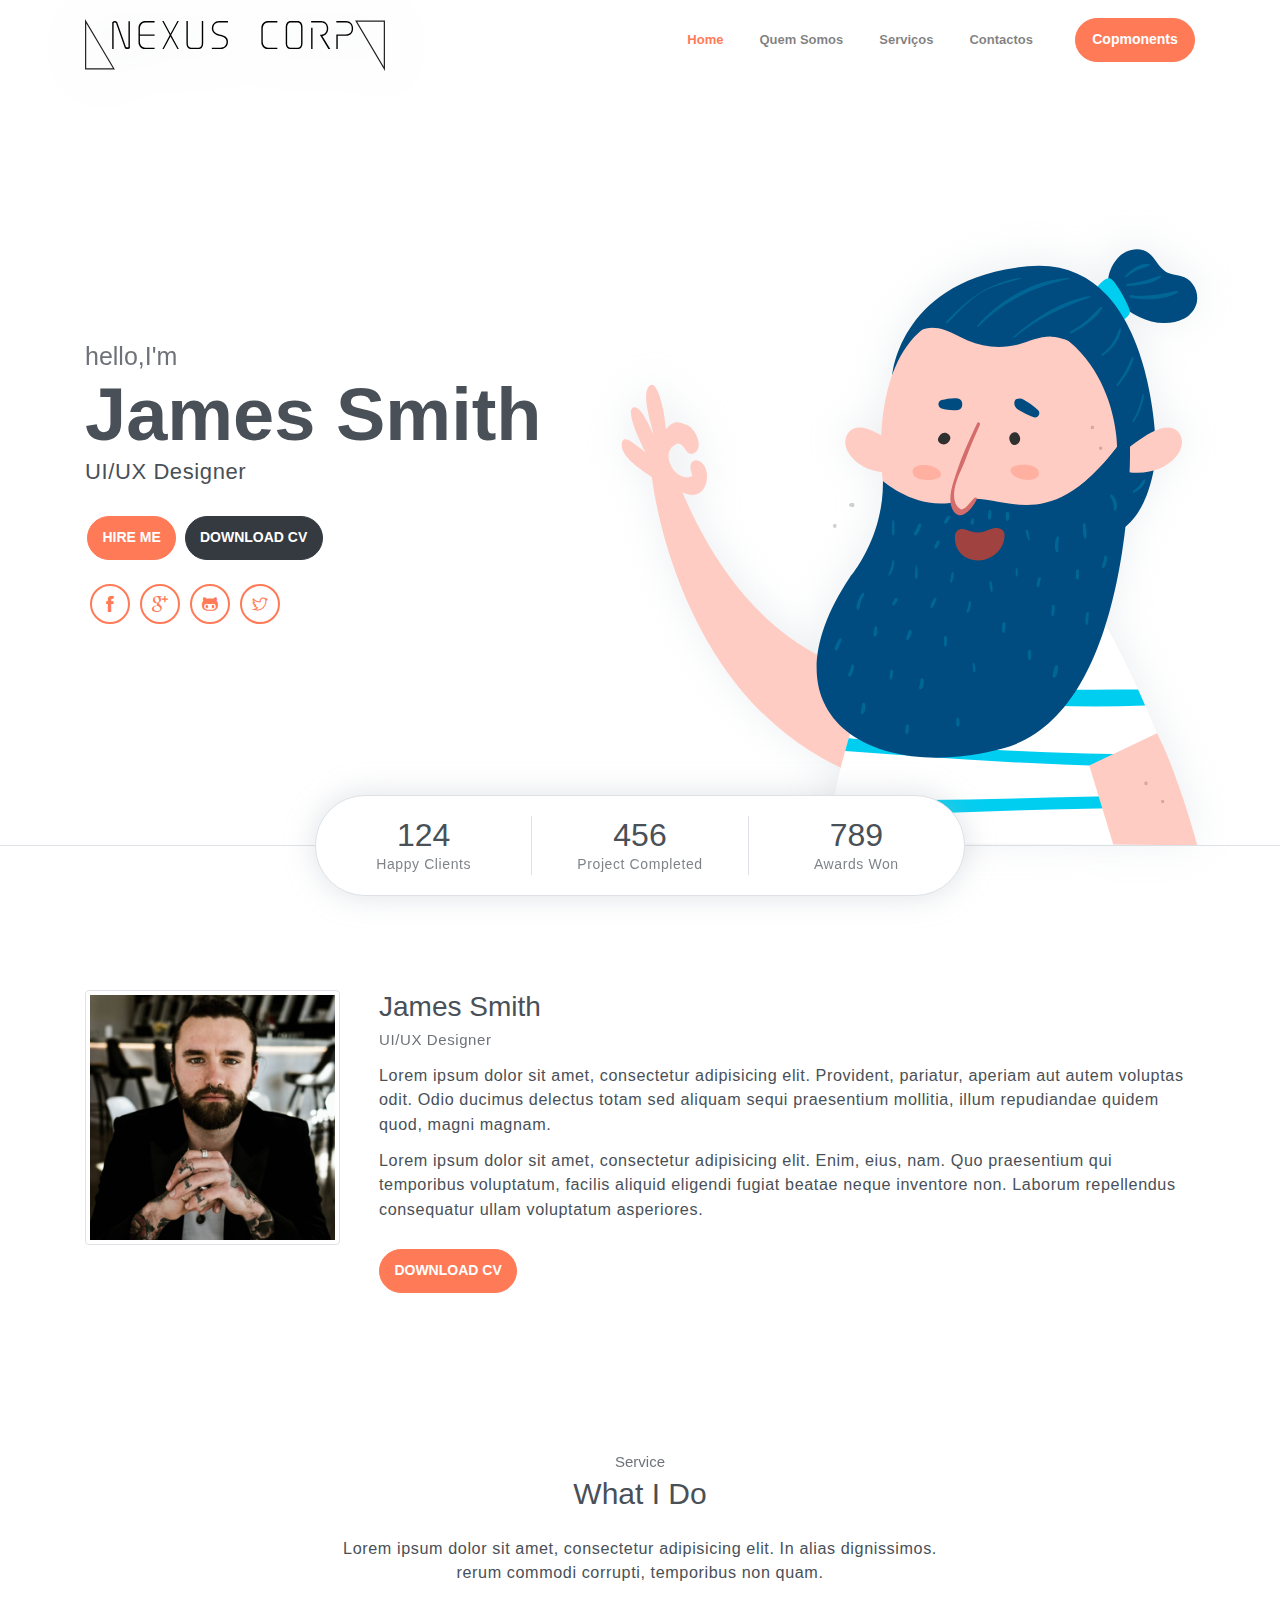
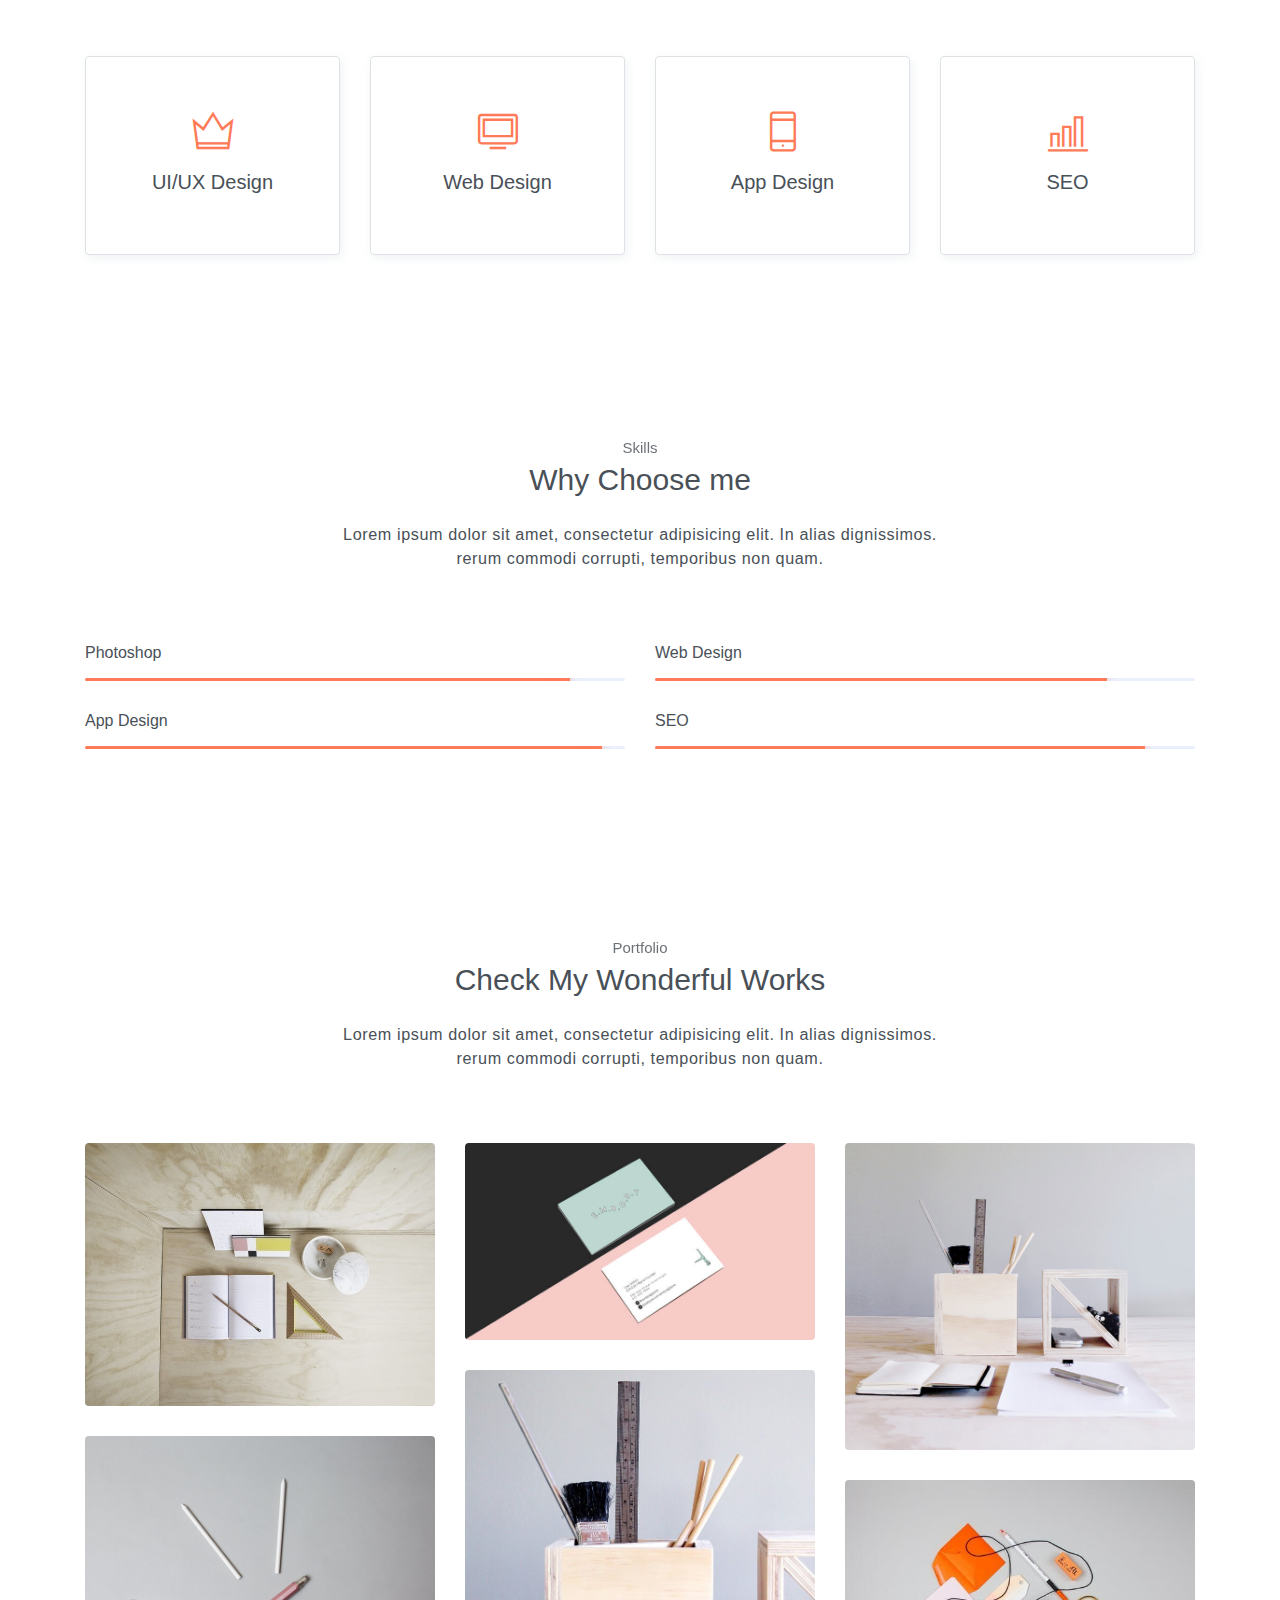
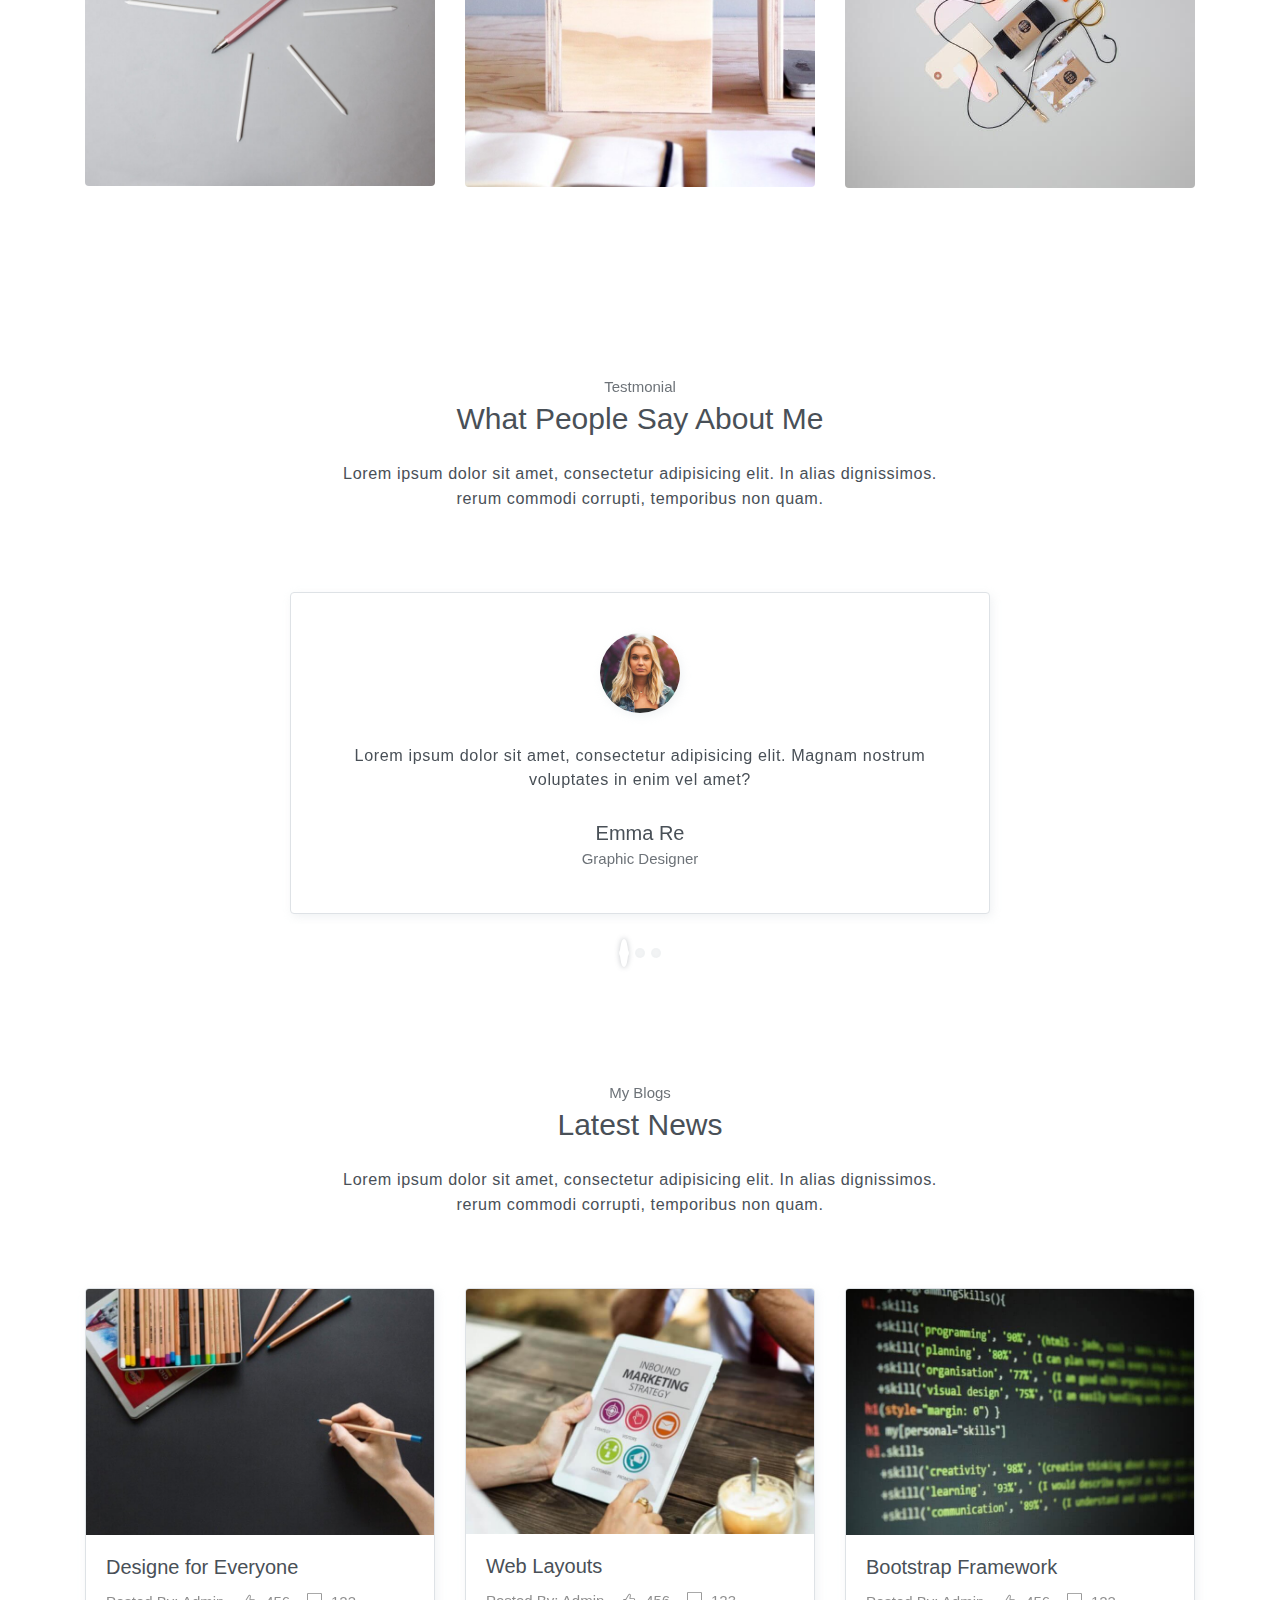
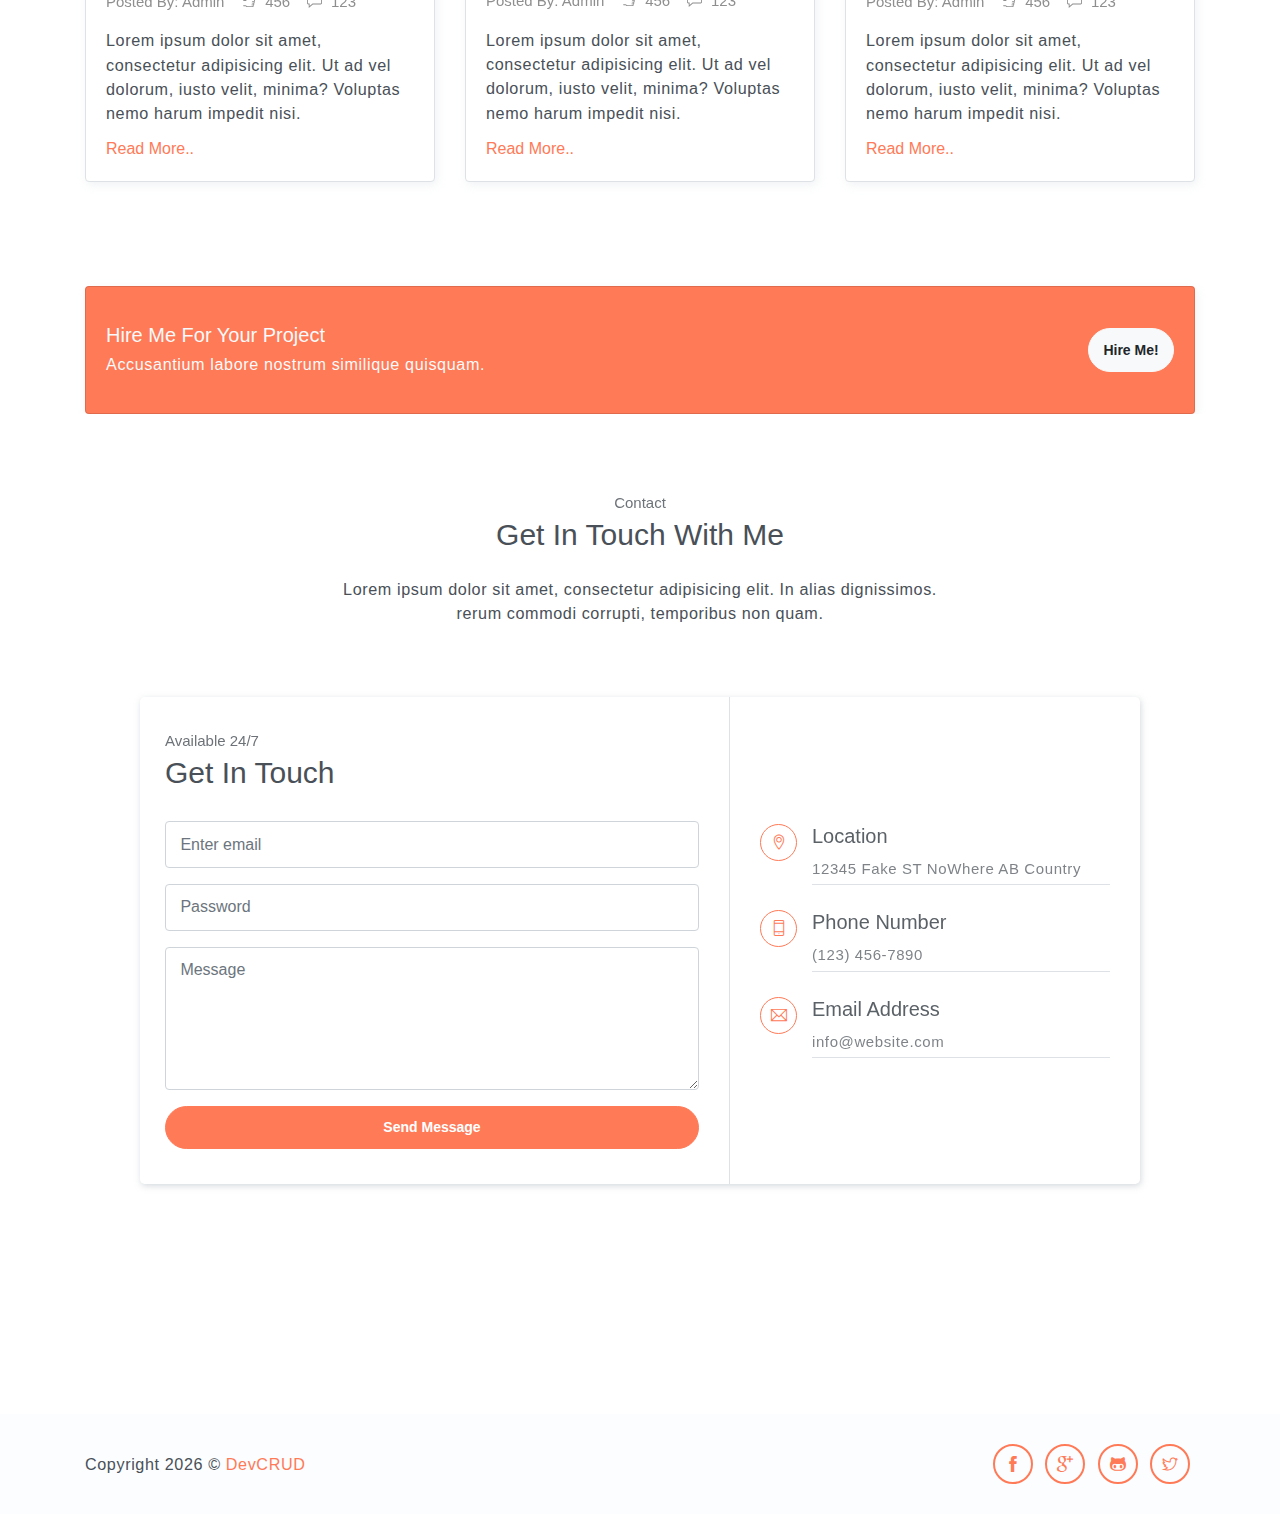
==== public_html/index.html @ 90d780b1 "Initial commit" ====
<!DOCTYPE html>
<html lang="en">
<head>
	<meta charset="utf-8">
    <meta name="viewport" content="width=device-width, initial-scale=1, shrink-to-fit=no">
    <meta name="description" content="Start your development with Steller landing page.">
    <meta name="author" content="Nexus Corp">
    <link rel="icon" type="image/x-icon" href="public_html\assets\imgs\favicon.ico"> <!-- Favicon-->
    <title>Nexus Corp</title>
    <!-- font icons -->
    <link rel="stylesheet" href="assets/vendors/themify-icons/css/themify-icons.css">
    <!-- Bootstrap + Steller main styles -->
	<link rel="stylesheet" href="assets/css/steller.css">
</head>
<body data-spy="scroll" data-target=".navbar" data-offset="40" id="home">

    <!-- Page navigation -->
    <nav class="navbar navbar-expand-lg navbar-light fixed-top" data-spy="affix" data-offset-top="0">
        <div class="container">
            <a class="navbar-brand" href="#"><img src="assets/imgs/logo.svg" alt=""></a>
            <button class="navbar-toggler" type="button" data-toggle="collapse" data-target="#navbarSupportedContent" aria-controls="navbarSupportedContent" aria-expanded="false" aria-label="Toggle navigation">
                <span class="navbar-toggler-icon"></span>
            </button>

            <div class="collapse navbar-collapse" id="navbarSupportedContent">
                <ul class="navbar-nav ml-auto align-items-center">
                    <li class="nav-item">
                        <a class="nav-link" href="#home">Home</a>
                    </li>
                    <li class="nav-item">
                        <a class="nav-link" href="#about">Quem Somos</a>
                    </li>
                    <li class="nav-item">
                        <a class="nav-link" href="#service">Serviços</a>
                    </li>                   
                    <li class="nav-item">
                        <a class="nav-link" href="#portfolio">Contactos</a>
                    </li>
                    <li class="nav-item">
                        <a class="- btn btn-primary rounded ml-4" href="components.html">Copmonents</a>
                    </li>
                </ul>
            </div>
        </div>          
    </nav>
    <!-- End of page navibation -->

    <!-- Page Header -->
    <header class="header" id="home">
        <div class="container">
            <div class="infos">
                <h6 class="subtitle">hello,I'm</h6>
                <h6 class="title">James Smith</h6>
                <p>UI/UX Designer</p>

                <div class="buttons pt-3">
                    <button class="btn btn-primary rounded">HIRE ME</button>
                    <button class="btn btn-dark rounded">DOWNLOAD CV</button>
                </div>      

                <div class="socials mt-4">
                    <a class="social-item" href="javascript:void(0)"><i class="ti-facebook"></i></a>
                    <a class="social-item" href="javascript:void(0)"><i class="ti-google"></i></a>
                    <a class="social-item" href="javascript:void(0)"><i class="ti-github"></i></a>
                    <a class="social-item" href="javascript:void(0)"><i class="ti-twitter"></i></a>
                </div>
            </div>              
            <div class="img-holder">
                <img src="assets/imgs/man.svg" alt="">
            </div>      
        </div>  

        <!-- Header-widget -->
        <div class="widget">
            <div class="widget-item">
                <h2>124</h2>
                <p>Happy Clients</p>
            </div>
            <div class="widget-item">
                <h2>456</h2>
                <p>Project Completed</p>
            </div>
            <div class="widget-item">
                <h2>789</h2>
                <p>Awards Won</p>
            </div>
        </div>
    </header>
    <!-- End of Page Header -->
    
    <!-- About section -->
    <section id="about" class="section mt-3">
        <div class="container mt-5">
            <div class="row text-center text-md-left">
                <div class="col-md-3">
                    <img src="assets/imgs/avatar.jpg" alt="" class="img-thumbnail mb-4">
                </div>
                <div class="pl-md-4 col-md-9">
                    <h6 class="title">James Smith</h6>
                    <p class="subtitle">UI/UX Designer</p>
                    <p>Lorem ipsum dolor sit amet, consectetur adipisicing elit. Provident, pariatur, aperiam aut autem voluptas odit. Odio ducimus delectus totam sed aliquam sequi praesentium mollitia, illum repudiandae quidem quod, magni magnam.</p>
                    <p>Lorem ipsum dolor sit amet, consectetur adipisicing elit. Enim, eius, nam. Quo praesentium qui temporibus voluptatum, facilis aliquid eligendi fugiat beatae neque inventore non. Laborum repellendus consequatur ullam voluptatum asperiores.</p>
                    <button class="btn btn-primary rounded mt-3">DOWNLOAD CV</button>                   
                </div>
            </div>
        </div>
    </section>

    <!-- Service section -->
    <section id="service" class="section">
        <div class="container text-center">
            <h6 class="subtitle">Service</h6>
            <h6 class="section-title mb-4">What I Do</h6>
            <p class="mb-5 pb-4">Lorem ipsum dolor sit amet, consectetur adipisicing elit. In alias dignissimos. <br> rerum commodi corrupti, temporibus non quam.</p>

            <div class="row">
                <div class="col-sm-6 col-md-3 mb-4">
                    <div class="custom-card card border">
                        <div class="card-body">
                            <i class="icon ti-crown"></i>
                            <h5>UI/UX Design</h5>
                        </div>
                    </div>
                </div>
                <div class="col-sm-6 col-md-3 mb-4">
                    <div class="custom-card card border">
                        <div class="card-body">
                            <i class="icon ti-desktop"></i>
                            <h5>Web Design</h5>
                        </div>
                    </div>
                </div>
                <div class="col-sm-6 col-md-3 mb-4">
                    <div class="custom-card card border">
                        <div class="card-body">
                            <i class="icon ti-mobile"></i>
                            <h5>App Design</h5>
                        </div>
                    </div>
                </div>
                <div class="col-sm-6 col-md-3 mb-4">
                    <div class="custom-card card border">
                        <div class="card-body">
                            <i class="icon ti-bar-chart"></i>
                            <h5>SEO</h5>
                        </div>
                    </div>
                </div>
            </div>
        </div>
    </section>
    <!-- End of Sectoin -->

    <!-- Skills section -->
    <section class="section">
        <div class="container text-center">
            <h6 class="subtitle">Skills</h6>
            <h6 class="section-title mb-4">Why Choose me</h6>
            <p class="mb-5 pb-4">Lorem ipsum dolor sit amet, consectetur adipisicing elit. In alias dignissimos. <br> rerum commodi corrupti, temporibus non quam.</p>

            <div class="row text-left">
                <div class="col-sm-6">
                    <h6 class="mb-3">Photoshop</h6>
                    <div class="progress">
                        <div class="progress-bar bg-primary" role="progressbar" style="width: 89%;" aria-valuenow="25" aria-valuemin="0" aria-valuemax="100"><span>89%</span></div>
                    </div>
                </div>
                <div class="col-sm-6">
                    <h6 class="mb-3">Web Design</h6>
                    <div class="progress">
                        <div class="progress-bar bg-primary" role="progressbar" style="width: 83%;" aria-valuenow="25" aria-valuemin="0" aria-valuemax="100"><span>83%</span></div>
                    </div>
                </div>
                <div class="col-sm-6">
                    <h6 class="mb-3">App Design</h6>
                    <div class="progress">
                        <div class="progress-bar bg-primary" role="progressbar" style="width: 95%;" aria-valuenow="25" aria-valuemin="0" aria-valuemax="100"><span>95%</span></div>
                    </div>
                </div>
                <div class="col-sm-6">
                    <h6 class="mb-3">SEO</h6>
                    <div class="progress">
                        <div class="progress-bar bg-primary" role="progressbar" style="width: 90%;" aria-valuenow="25" aria-valuemin="0" aria-valuemax="100"><span>90%</span></div>
                    </div>
                </div>
            </div>  
        </div>
    </section>
    <!-- End of Skills sections -->

    <!-- Portfolio section -->
    <section id="portfolio" class="section">
        <div class="container text-center">
            <h6 class="subtitle">Portfolio</h6>
            <h6 class="section-title mb-4">Check My Wonderful Works</h6>
            <p class="mb-5 pb-4">Lorem ipsum dolor sit amet, consectetur adipisicing elit. In alias dignissimos. <br> rerum commodi corrupti, temporibus non quam.</p>

            <div class="row">
                <div class="col-sm-4">
                    <div class="img-wrapper">
                        <img src="assets/imgs/folio-1.jpg" alt="">
                        <div class="overlay">
                            <div class="overlay-infos">
                                <h5>Project Title</h5>
                                <a href="javascript:void(0)"><i class="ti-zoom-in"></i></a>
                                <a href="javascript:void(0)"><i class="ti-link"></i></a>
                            </div>  
                        </div>
                    </div>
                    <div class="img-wrapper">
                        <img src="assets/imgs/folio-2.jpg" alt="">
                        <div class="overlay">
                            <div class="overlay-infos">
                                <h5>Project Title</h5>
                                <a href="javascript:void(0)"><i class="ti-zoom-in"></i></a>
                                <a href="javascript:void(0)"><i class="ti-link"></i></a>
                            </div>                              
                        </div>
                    </div>                  
                </div>
                <div class="col-sm-4">
                    <div class="img-wrapper">
                        <img src="assets/imgs/folio-3.jpg" alt="">
                        <div class="overlay">
                            <div class="overlay-infos">
                                <h5>Project Title</h5>
                                <a href="javascript:void(0)"><i class="ti-zoom-in"></i></a>
                                <a href="javascript:void(0)"><i class="ti-link"></i></a>
                            </div>  
                        </div>
                    </div>
                    <div class="img-wrapper">
                        <img src="assets/imgs/folio-4.jpg" alt="">
                        <div class="overlay">
                            <div class="overlay-infos">
                                <h5>Project Title</h5>
                                <a href="javascript:void(0)"><i class="ti-zoom-in"></i></a>
                                <a href="javascript:void(0)"><i class="ti-link"></i></a>
                            </div>                              
                        </div>
                    </div>                  
                </div>
                <div class="col-sm-4">
                    <div class="img-wrapper">
                        <img src="assets/imgs/folio-5.jpg" alt="">
                        <div class="overlay">
                            <div class="overlay-infos">
                                <h5>Project Title</h5>
                                <a href="javascript:void(0)"><i class="ti-zoom-in"></i></a>
                                <a href="javascript:void(0)"><i class="ti-link"></i></a>
                            </div>  
                        </div>
                    </div>
                    <div class="img-wrapper">
                        <img src="assets/imgs/folio-6.jpg" alt="">
                        <div class="overlay">
                            <div class="overlay-infos">
                                <h5>Project Title</h5>
                                <a href="javascript:void(0)"><i class="ti-zoom-in"></i></a>
                                <a href="javascript:void(0)"><i class="ti-link"></i></a>
                            </div>                              
                        </div>
                    </div>                  
                </div>
            </div>

        </div>
    </section>
    <!-- End of portfolio section -->

    <!-- Testmonial Section -->
    <section id="testmonial" class="section">
        <div class="container text-center">
            <h6 class="subtitle">Testmonial</h6>
            <h6 class="section-title mb-4">What People Say About Me</h6>
            <p class="mb-5 pb-4">Lorem ipsum dolor sit amet, consectetur adipisicing elit. In alias dignissimos. <br> rerum commodi corrupti, temporibus non quam.</p>


            <div id="carouselExampleIndicators" class="carousel slide" data-ride="carousel">
                <ol class="carousel-indicators">
                    <li data-target="#carouselExampleIndicators" data-slide-to="0" class="active"></li>
                    <li data-target="#carouselExampleIndicators" data-slide-to="1"></li>
                    <li data-target="#carouselExampleIndicators" data-slide-to="2"></li>
                </ol>
                <div class="carousel-inner">
                    <div class="carousel-item active">
                        <div class="card testmonial-card border">
                            <div class="card-body">
                                <img src="assets/imgs/avatar-1.jpg" alt="">
                                <p>Lorem ipsum dolor sit amet, consectetur adipisicing elit. Magnam nostrum voluptates in enim vel amet?</p>
                                <h1 class="title">Emma Re</h1>
                                <h1 class="subtitle">Graphic Designer</h1>
                            </div>
                        </div>
                    </div>
                    <div class="carousel-item">
                        <div class="card testmonial-card border">
                            <div class="card-body">
                                <img src="assets/imgs/avatar-2.jpg" alt="">
                                <p>Lorem ipsum dolor sit amet, consectetur adipisicing elit. Magnam nostrum voluptates in enim vel amet?</p>
                                <h1 class="title">James Bert</h1>
                                <h1 class="subtitle">Web Designer</h1>
                            </div>
                        </div>
                    </div>
                    <div class="carousel-item">
                        <div class="card testmonial-card border">
                            <div class="card-body">
                                <img src="assets/imgs/avatar-3.jpg" alt="">
                                <p>Lorem ipsum dolor sit amet, consectetur adipisicing elit. Magnam nostrum voluptates in enim vel amet?</p>
                                <h1 class="title">Michael Abra</h1>
                                <h1 class="subtitle">Web Developer</h1>
                            </div>
                        </div>
                    </div>
                </div>
            </div>
        </div>
    </section>
    <!-- End of testmonial section -->

    <!-- Blog Section -->
    <section id="blog" class="section">
        <div class="container text-center">
            <h6 class="subtitle">My Blogs</h6>
            <h6 class="section-title mb-4">Latest News</h6>
            <p class="mb-5 pb-4">Lorem ipsum dolor sit amet, consectetur adipisicing elit. In alias dignissimos. <br> rerum commodi corrupti, temporibus non quam.</p>

            <div class="row text-left">
                <div class="col-md-4">
                    <div class="card border mb-4">
                        <img src="assets/imgs/blog-1.jpg" alt="" class="card-img-top w-100">
                        <div class="card-body">
                            <h5 class="card-title">Designe for Everyone</h5>
                            <div class="post-details">
                                <a href="javascript:void(0)">Posted By: Admin</a>
                                <a href="javascript:void(0)"><i class="ti-thumb-up"></i> 456</a>
                                <a href="javascript:void(0)"><i class="ti-comment"></i> 123</a>
                            </div>
                            <p>Lorem ipsum dolor sit amet, consectetur adipisicing elit. Ut ad vel dolorum, iusto velit, minima? Voluptas nemo harum impedit nisi.</p>
                            <a href="javascript:void(0)">Read More..</a>
                        </div>
                    </div>
                </div>
                <div class="col-md-4">
                    <div class="card border mb-4">
                        <img src="assets/imgs/blog-2.jpg" alt="" class="card-img-top w-100">
                        <div class="card-body">
                            <h5 class="card-title">Web Layouts</h5>
                            <div class="post-details">
                                <a href="javascript:void(0)">Posted By: Admin</a>
                                <a href="javascript:void(0)"><i class="ti-thumb-up"></i> 456</a>
                                <a href="javascript:void(0)"><i class="ti-comment"></i> 123</a>
                            </div>
                            <p>Lorem ipsum dolor sit amet, consectetur adipisicing elit. Ut ad vel dolorum, iusto velit, minima? Voluptas nemo harum impedit nisi.</p>
                            <a href="javascript:void(0)">Read More..</a>
                        </div>
                    </div>
                </div>
                <div class="col-md-4">
                    <div class="card border mb-4">
                        <img src="assets/imgs/blog-3.jpg" alt="" class="card-img-top w-100">
                        <div class="card-body">
                            <h5 class="card-title">Bootstrap Framework</h5>
                            <div class="post-details">
                                <a href="javascript:void(0)">Posted By: Admin</a>
                                <a href="javascript:void(0)"><i class="ti-thumb-up"></i> 456</a>
                                <a href="javascript:void(0)"><i class="ti-comment"></i> 123</a>
                            </div>
                            <p>Lorem ipsum dolor sit amet, consectetur adipisicing elit. Ut ad vel dolorum, iusto velit, minima? Voluptas nemo harum impedit nisi.</p>
                            <a href="javascript:void(0)">Read More..</a>
                        </div>
                    </div>
                </div>
            </div>
        </div>
    </section>

    <!-- Hire me section -->
    <section class="bg-gray p-0 section">
        <div class="container">
            <div class="card bg-primary">
                <div class="card-body text-light">
                    <div class="row align-items-center">
                        <div class="col-sm-9 text-center text-sm-left">
                            <h5 class="mt-3">Hire Me For Your Project</h5>
                            <p class="mb-3">Accusantium labore nostrum similique quisquam.</p>
                        </div>
                        <div class="col-sm-3 text-center text-sm-right">
                            <button class="btn btn-light rounded">Hire Me!</button>
                        </div>
                    </div>
                </div> 
            </div>
        </div>
    </section>      
    <!-- End od Hire me section. -->

    <!-- Contact Section -->
    <section id="contact" class="position-relative section">
        <div class="container text-center">
            <h6 class="subtitle">Contact</h6>
            <h6 class="section-title mb-4">Get In Touch With Me</h6>
            <p class="mb-5 pb-4">Lorem ipsum dolor sit amet, consectetur adipisicing elit. In alias dignissimos. <br> rerum commodi corrupti, temporibus non quam.</p>

            <div class="contact text-left">
                <div class="form">
                    <h6 class="subtitle">Available 24/7</h6>
                    <h6 class="section-title mb-4">Get In Touch</h6>
                    <form>
                        <div class="form-group">
                            <input type="email" class="form-control" id="exampleInputEmail1" aria-describedby="emailHelp" placeholder="Enter email" required>
                        </div>
                        <div class="form-group">
                            <input type="password" class="form-control" id="exampleInputPassword1" placeholder="Password" required>
                        </div>
                        <div class="form-group">
                            <textarea name="contact-message" id="" cols="30" rows="5" class="form-control" placeholder="Message"></textarea>
                        </div>
                        <button type="submit" class="btn btn-primary btn-block rounded w-lg">Send Message</button>
                    </form>
                </div>
                <div class="contact-infos">
                    <div class="item">
                        <i class="ti-location-pin"></i>
                        <div class="">
                            <h5>Location</h5>
                            <p> 12345 Fake ST NoWhere AB Country</p>
                        </div>                          
                    </div>
                    <div class="item">
                        <i class="ti-mobile"></i>
                        <div>
                            <h5>Phone Number</h5>
                            <p>(123) 456-7890</p>
                        </div>                          
                    </div>
                    <div class="item">
                        <i class="ti-email"></i>
                        <div class="mb-0">
                            <h5>Email Address</h5>
                            <p>info@website.com</p>
                        </div>
                    </div>
                </div>                  
            </div>
        </div>  
        <div id="map">
            <iframe src="https://snazzymaps.com/embed/61257"></iframe>
        </div>      
    </section>
    <!-- End of Contact Section -->

    <!-- Page Footer -->
    <footer class="page-footer">
        <div class="container">
            <div class="row align-items-center">
                <div class="col-sm-6">
                    <p>Copyright <script>document.write(new Date().getFullYear())</script> &copy; <a href="http://www.devcrud.com" target="_blank">DevCRUD</a></p>
                </div>
                <div class="col-sm-6">
                    <div class="socials">
                        <a class="social-item" href="javascript:void(0)"><i class="ti-facebook"></i></a>
                        <a class="social-item" href="javascript:void(0)"><i class="ti-google"></i></a>
                        <a class="social-item" href="javascript:void(0)"><i class="ti-github"></i></a>
                        <a class="social-item" href="javascript:void(0)"><i class="ti-twitter"></i></a>
                    </div>
                </div>
            </div>
        </div>
    </footer> 
    <!-- End of page footer -->
	
	<!-- core  -->
    <script src="assets/vendors/jquery/jquery-3.4.1.js"></script>
    <script src="assets/vendors/bootstrap/bootstrap.bundle.js"></script>
    <!-- bootstrap 3 affix -->
	<script src="assets/vendors/bootstrap/bootstrap.affix.js"></script>

    <!-- steller js -->
    <script src="assets/js/steller.js"></script>

</body>
</html>
---- public_html/assets/vendors/themify-icons/css/themify-icons.css ----
@font-face {
	font-family: 'themify';
	src:url("../fonts/themify.eot?-fvbane");
	src:url("../fonts/themify.eot?#iefix-fvbane") format("embedded-opentype"),
		url("../fonts/themify.woff?-fvbane") format("woff"),
		url("../fonts/themify.ttf?-fvbane") format("truetype"),
		url("../fonts/themify.svg?-fvbane#themify") format("svg");
	font-weight: normal;
	font-style: normal;
}

[class^="ti-"], [class*=" ti-"] {
	font-family: 'themify';
	speak: none;
	font-style: normal;
	font-weight: normal;
	font-variant: normal;
	text-transform: none;
	line-height: 1;

	/* Better Font Rendering =========== */
	-webkit-font-smoothing: antialiased;
	-moz-osx-font-smoothing: grayscale;
}

.ti-wand:before {
	content: "\e600";
}
.ti-volume:before {
	content: "\e601";
}
.ti-user:before {
	content: "\e602";
}
.ti-unlock:before {
	content: "\e603";
}
.ti-unlink:before {
	content: "\e604";
}
.ti-trash:before {
	content: "\e605";
}
.ti-thought:before {
	content: "\e606";
}
.ti-target:before {
	content: "\e607";
}
.ti-tag:before {
	content: "\e608";
}
.ti-tablet:before {
	content: "\e609";
}
.ti-star:before {
	content: "\e60a";
}
.ti-spray:before {
	content: "\e60b";
}
.ti-signal:before {
	content: "\e60c";
}
.ti-shopping-cart:before {
	content: "\e60d";
}
.ti-shopping-cart-full:before {
	content: "\e60e";
}
.ti-settings:before {
	content: "\e60f";
}
.ti-search:before {
	content: "\e610";
}
.ti-zoom-in:before {
	content: "\e611";
}
.ti-zoom-out:before {
	content: "\e612";
}
.ti-cut:before {
	content: "\e613";
}
.ti-ruler:before {
	content: "\e614";
}
.ti-ruler-pencil:before {
	content: "\e615";
}
.ti-ruler-alt:before {
	content: "\e616";
}
.ti-bookmark:before {
	content: "\e617";
}
.ti-bookmark-alt:before {
	content: "\e618";
}
.ti-reload:before {
	content: "\e619";
}
.ti-plus:before {
	content: "\e61a";
}
.ti-pin:before {
	content: "\e61b";
}
.ti-pencil:before {
	content: "\e61c";
}
.ti-pencil-alt:before {
	content: "\e61d";
}
.ti-paint-roller:before {
	content: "\e61e";
}
.ti-paint-bucket:before {
	content: "\e61f";
}
.ti-na:before {
	content: "\e620";
}
.ti-mobile:before {
	content: "\e621";
}
.ti-minus:before {
	content: "\e622";
}
.ti-medall:before {
	content: "\e623";
}
.ti-medall-alt:before {
	content: "\e624";
}
.ti-marker:before {
	content: "\e625";
}
.ti-marker-alt:before {
	content: "\e626";
}
.ti-arrow-up:before {
	content: "\e627";
}
.ti-arrow-right:before {
	content: "\e628";
}
.ti-arrow-left:before {
	content: "\e629";
}
.ti-arrow-down:before {
	content: "\e62a";
}
.ti-lock:before {
	content: "\e62b";
}
.ti-location-arrow:before {
	content: "\e62c";
}
.ti-link:before {
	content: "\e62d";
}
.ti-layout:before {
	content: "\e62e";
}
.ti-layers:before {
	content: "\e62f";
}
.ti-layers-alt:before {
	content: "\e630";
}
.ti-key:before {
	content: "\e631";
}
.ti-import:before {
	content: "\e632";
}
.ti-image:before {
	content: "\e633";
}
.ti-heart:before {
	content: "\e634";
}
.ti-heart-broken:before {
	content: "\e635";
}
.ti-hand-stop:before {
	content: "\e636";
}
.ti-hand-open:before {
	content: "\e637";
}
.ti-hand-drag:before {
	content: "\e638";
}
.ti-folder:before {
	content: "\e639";
}
.ti-flag:before {
	content: "\e63a";
}
.ti-flag-alt:before {
	content: "\e63b";
}
.ti-flag-alt-2:before {
	content: "\e63c";
}
.ti-eye:before {
	content: "\e63d";
}
.ti-export:before {
	content: "\e63e";
}
.ti-exchange-vertical:before {
	content: "\e63f";
}
.ti-desktop:before {
	content: "\e640";
}
.ti-cup:before {
	content: "\e641";
}
.ti-crown:before {
	content: "\e642";
}
.ti-comments:before {
	content: "\e643";
}
.ti-comment:before {
	content: "\e644";
}
.ti-comment-alt:before {
	content: "\e645";
}
.ti-close:before {
	content: "\e646";
}
.ti-clip:before {
	content: "\e647";
}
.ti-angle-up:before {
	content: "\e648";
}
.ti-angle-right:before {
	content: "\e649";
}
.ti-angle-left:before {
	content: "\e64a";
}
.ti-angle-down:before {
	content: "\e64b";
}
.ti-check:before {
	content: "\e64c";
}
.ti-check-box:before {
	content: "\e64d";
}
.ti-camera:before {
	content: "\e64e";
}
.ti-announcement:before {
	content: "\e64f";
}
.ti-brush:before {
	content: "\e650";
}
.ti-briefcase:before {
	content: "\e651";
}
.ti-bolt:before {
	content: "\e652";
}
.ti-bolt-alt:before {
	content: "\e653";
}
.ti-blackboard:before {
	content: "\e654";
}
.ti-bag:before {
	content: "\e655";
}
.ti-move:before {
	content: "\e656";
}
.ti-arrows-vertical:before {
	content: "\e657";
}
.ti-arrows-horizontal:before {
	content: "\e658";
}
.ti-fullscreen:before {
	content: "\e659";
}
.ti-arrow-top-right:before {
	content: "\e65a";
}
.ti-arrow-top-left:before {
	content: "\e65b";
}
.ti-arrow-circle-up:before {
	content: "\e65c";
}
.ti-arrow-circle-right:before {
	content: "\e65d";
}
.ti-arrow-circle-left:before {
	content: "\e65e";
}
.ti-arrow-circle-down:before {
	content: "\e65f";
}
.ti-angle-double-up:before {
	content: "\e660";
}
.ti-angle-double-right:before {
	content: "\e661";
}
.ti-angle-double-left:before {
	content: "\e662";
}
.ti-angle-double-down:before {
	content: "\e663";
}
.ti-zip:before {
	content: "\e664";
}
.ti-world:before {
	content: "\e665";
}
.ti-wheelchair:before {
	content: "\e666";
}
.ti-view-list:before {
	content: "\e667";
}
.ti-view-list-alt:before {
	content: "\e668";
}
.ti-view-grid:before {
	content: "\e669";
}
.ti-uppercase:before {
	content: "\e66a";
}
.ti-upload:before {
	content: "\e66b";
}
.ti-underline:before {
	content: "\e66c";
}
.ti-truck:before {
	content: "\e66d";
}
.ti-timer:before {
	content: "\e66e";
}
.ti-ticket:before {
	content: "\e66f";
}
.ti-thumb-up:before {
	content: "\e670";
}
.ti-thumb-down:before {
	content: "\e671";
}
.ti-text:before {
	content: "\e672";
}
.ti-stats-up:before {
	content: "\e673";
}
.ti-stats-down:before {
	content: "\e674";
}
.ti-split-v:before {
	content: "\e675";
}
.ti-split-h:before {
	content: "\e676";
}
.ti-smallcap:before {
	content: "\e677";
}
.ti-shine:before {
	content: "\e678";
}
.ti-shift-right:before {
	content: "\e679";
}
.ti-shift-left:before {
	content: "\e67a";
}
.ti-shield:before {
	content: "\e67b";
}
.ti-notepad:before {
	content: "\e67c";
}
.ti-server:before {
	content: "\e67d";
}
.ti-quote-right:before {
	content: "\e67e";
}
.ti-quote-left:before {
	content: "\e67f";
}
.ti-pulse:before {
	content: "\e680";
}
.ti-printer:before {
	content: "\e681";
}
.ti-power-off:before {
	content: "\e682";
}
.ti-plug:before {
	content: "\e683";
}
.ti-pie-chart:before {
	content: "\e684";
}
.ti-paragraph:before {
	content: "\e685";
}
.ti-panel:before {
	content: "\e686";
}
.ti-package:before {
	content: "\e687";
}
.ti-music:before {
	content: "\e688";
}
.ti-music-alt:before {
	content: "\e689";
}
.ti-mouse:before {
	content: "\e68a";
}
.ti-mouse-alt:before {
	content: "\e68b";
}
.ti-money:before {
	content: "\e68c";
}
.ti-microphone:before {
	content: "\e68d";
}
.ti-menu:before {
	content: "\e68e";
}
.ti-menu-alt:before {
	content: "\e68f";
}
.ti-map:before {
	content: "\e690";
}
.ti-map-alt:before {
	content: "\e691";
}
.ti-loop:before {
	content: "\e692";
}
.ti-location-pin:before {
	content: "\e693";
}
.ti-list:before {
	content: "\e694";
}
.ti-light-bulb:before {
	content: "\e695";
}
.ti-Italic:before {
	content: "\e696";
}
.ti-info:before {
	content: "\e697";
}
.ti-infinite:before {
	content: "\e698";
}
.ti-id-badge:before {
	content: "\e699";
}
.ti-hummer:before {
	content: "\e69a";
}
.ti-home:before {
	content: "\e69b";
}
.ti-help:before {
	content: "\e69c";
}
.ti-headphone:before {
	content: "\e69d";
}
.ti-harddrives:before {
	content: "\e69e";
}
.ti-harddrive:before {
	content: "\e69f";
}
.ti-gift:before {
	content: "\e6a0";
}
.ti-game:before {
	content: "\e6a1";
}
.ti-filter:before {
	content: "\e6a2";
}
.ti-files:before {
	content: "\e6a3";
}
.ti-file:before {
	content: "\e6a4";
}
.ti-eraser:before {
	content: "\e6a5";
}
.ti-envelope:before {
	content: "\e6a6";
}
.ti-download:before {
	content: "\e6a7";
}
.ti-direction:before {
	content: "\e6a8";
}
.ti-direction-alt:before {
	content: "\e6a9";
}
.ti-dashboard:before {
	content: "\e6aa";
}
.ti-control-stop:before {
	content: "\e6ab";
}
.ti-control-shuffle:before {
	content: "\e6ac";
}
.ti-control-play:before {
	content: "\e6ad";
}
.ti-control-pause:before {
	content: "\e6ae";
}
.ti-control-forward:before {
	content: "\e6af";
}
.ti-control-backward:before {
	content: "\e6b0";
}
.ti-cloud:before {
	content: "\e6b1";
}
.ti-cloud-up:before {
	content: "\e6b2";
}
.ti-cloud-down:before {
	content: "\e6b3";
}
.ti-clipboard:before {
	content: "\e6b4";
}
.ti-car:before {
	content: "\e6b5";
}
.ti-calendar:before {
	content: "\e6b6";
}
.ti-book:before {
	content: "\e6b7";
}
.ti-bell:before {
	content: "\e6b8";
}
.ti-basketball:before {
	content: "\e6b9";
}
.ti-bar-chart:before {
	content: "\e6ba";
}
.ti-bar-chart-alt:before {
	content: "\e6bb";
}
.ti-back-right:before {
	content: "\e6bc";
}
.ti-back-left:before {
	content: "\e6bd";
}
.ti-arrows-corner:before {
	content: "\e6be";
}
.ti-archive:before {
	content: "\e6bf";
}
.ti-anchor:before {
	content: "\e6c0";
}
.ti-align-right:before {
	content: "\e6c1";
}
.ti-align-left:before {
	content: "\e6c2";
}
.ti-align-justify:before {
	content: "\e6c3";
}
.ti-align-center:before {
	content: "\e6c4";
}
.ti-alert:before {
	content: "\e6c5";
}
.ti-alarm-clock:before {
	content: "\e6c6";
}
.ti-agenda:before {
	content: "\e6c7";
}
.ti-write:before {
	content: "\e6c8";
}
.ti-window:before {
	content: "\e6c9";
}
.ti-widgetized:before {
	content: "\e6ca";
}
.ti-widget:before {
	content: "\e6cb";
}
.ti-widget-alt:before {
	content: "\e6cc";
}
.ti-wallet:before {
	content: "\e6cd";
}
.ti-video-clapper:before {
	content: "\e6ce";
}
.ti-video-camera:before {
	content: "\e6cf";
}
.ti-vector:before {
	content: "\e6d0";
}
.ti-themify-logo:before {
	content: "\e6d1";
}
.ti-themify-favicon:before {
	content: "\e6d2";
}
.ti-themify-favicon-alt:before {
	content: "\e6d3";
}
.ti-support:before {
	content: "\e6d4";
}
.ti-stamp:before {
	content: "\e6d5";
}
.ti-split-v-alt:before {
	content: "\e6d6";
}
.ti-slice:before {
	content: "\e6d7";
}
.ti-shortcode:before {
	content: "\e6d8";
}
.ti-shift-right-alt:before {
	content: "\e6d9";
}
.ti-shift-left-alt:before {
	content: "\e6da";
}
.ti-ruler-alt-2:before {
	content: "\e6db";
}
.ti-receipt:before {
	content: "\e6dc";
}
.ti-pin2:before {
	content: "\e6dd";
}
.ti-pin-alt:before {
	content: "\e6de";
}
.ti-pencil-alt2:before {
	content: "\e6df";
}
.ti-palette:before {
	content: "\e6e0";
}
.ti-more:before {
	content: "\e6e1";
}
.ti-more-alt:before {
	content: "\e6e2";
}
.ti-microphone-alt:before {
	content: "\e6e3";
}
.ti-magnet:before {
	content: "\e6e4";
}
.ti-line-double:before {
	content: "\e6e5";
}
.ti-line-dotted:before {
	content: "\e6e6";
}
.ti-line-dashed:before {
	content: "\e6e7";
}
.ti-layout-width-full:before {
	content: "\e6e8";
}
.ti-layout-width-default:before {
	content: "\e6e9";
}
.ti-layout-width-default-alt:before {
	content: "\e6ea";
}
.ti-layout-tab:before {
	content: "\e6eb";
}
.ti-layout-tab-window:before {
	content: "\e6ec";
}
.ti-layout-tab-v:before {
	content: "\e6ed";
}
.ti-layout-tab-min:before {
	content: "\e6ee";
}
.ti-layout-slider:before {
	content: "\e6ef";
}
.ti-layout-slider-alt:before {
	content: "\e6f0";
}
.ti-layout-sidebar-right:before {
	content: "\e6f1";
}
.ti-layout-sidebar-none:before {
	content: "\e6f2";
}
.ti-layout-sidebar-left:before {
	content: "\e6f3";
}
.ti-layout-placeholder:before {
	content: "\e6f4";
}
.ti-layout-menu:before {
	content: "\e6f5";
}
.ti-layout-menu-v:before {
	content: "\e6f6";
}
.ti-layout-menu-separated:before {
	content: "\e6f7";
}
.ti-layout-menu-full:before {
	content: "\e6f8";
}
.ti-layout-media-right-alt:before {
	content: "\e6f9";
}
.ti-layout-media-right:before {
	content: "\e6fa";
}
.ti-layout-media-overlay:before {
	content: "\e6fb";
}
.ti-layout-media-overlay-alt:before {
	content: "\e6fc";
}
.ti-layout-media-overlay-alt-2:before {
	content: "\e6fd";
}
.ti-layout-media-left-alt:before {
	content: "\e6fe";
}
.ti-layout-media-left:before {
	content: "\e6ff";
}
.ti-layout-media-center-alt:before {
	content: "\e700";
}
.ti-layout-media-center:before {
	content: "\e701";
}
.ti-layout-list-thumb:before {
	content: "\e702";
}
.ti-layout-list-thumb-alt:before {
	content: "\e703";
}
.ti-layout-list-post:before {
	content: "\e704";
}
.ti-layout-list-large-image:before {
	content: "\e705";
}
.ti-layout-line-solid:before {
	content: "\e706";
}
.ti-layout-grid4:before {
	content: "\e707";
}
.ti-layout-grid3:before {
	content: "\e708";
}
.ti-layout-grid2:before {
	content: "\e709";
}
.ti-layout-grid2-thumb:before {
	content: "\e70a";
}
.ti-layout-cta-right:before {
	content: "\e70b";
}
.ti-layout-cta-left:before {
	content: "\e70c";
}
.ti-layout-cta-center:before {
	content: "\e70d";
}
.ti-layout-cta-btn-right:before {
	content: "\e70e";
}
.ti-layout-cta-btn-left:before {
	content: "\e70f";
}
.ti-layout-column4:before {
	content: "\e710";
}
.ti-layout-column3:before {
	content: "\e711";
}
.ti-layout-column2:before {
	content: "\e712";
}
.ti-layout-accordion-separated:before {
	content: "\e713";
}
.ti-layout-accordion-merged:before {
	content: "\e714";
}
.ti-layout-accordion-list:before {
	content: "\e715";
}
.ti-ink-pen:before {
	content: "\e716";
}
.ti-info-alt:before {
	content: "\e717";
}
.ti-help-alt:before {
	content: "\e718";
}
.ti-headphone-alt:before {
	content: "\e719";
}
.ti-hand-point-up:before {
	content: "\e71a";
}
.ti-hand-point-right:before {
	content: "\e71b";
}
.ti-hand-point-left:before {
	content: "\e71c";
}
.ti-hand-point-down:before {
	content: "\e71d";
}
.ti-gallery:before {
	content: "\e71e";
}
.ti-face-smile:before {
	content: "\e71f";
}
.ti-face-sad:before {
	content: "\e720";
}
.ti-credit-card:before {
	content: "\e721";
}
.ti-control-skip-forward:before {
	content: "\e722";
}
.ti-control-skip-backward:before {
	content: "\e723";
}
.ti-control-record:before {
	content: "\e724";
}
.ti-control-eject:before {
	content: "\e725";
}
.ti-comments-smiley:before {
	content: "\e726";
}
.ti-brush-alt:before {
	content: "\e727";
}
.ti-youtube:before {
	content: "\e728";
}
.ti-vimeo:before {
	content: "\e729";
}
.ti-twitter:before {
	content: "\e72a";
}
.ti-time:before {
	content: "\e72b";
}
.ti-tumblr:before {
	content: "\e72c";
}
.ti-skype:before {
	content: "\e72d";
}
.ti-share:before {
	content: "\e72e";
}
.ti-share-alt:before {
	content: "\e72f";
}
.ti-rocket:before {
	content: "\e730";
}
.ti-pinterest:before {
	content: "\e731";
}
.ti-new-window:before {
	content: "\e732";
}
.ti-microsoft:before {
	content: "\e733";
}
.ti-list-ol:before {
	content: "\e734";
}
.ti-linkedin:before {
	content: "\e735";
}
.ti-layout-sidebar-2:before {
	content: "\e736";
}
.ti-layout-grid4-alt:before {
	content: "\e737";
}
.ti-layout-grid3-alt:before {
	content: "\e738";
}
.ti-layout-grid2-alt:before {
	content: "\e739";
}
.ti-layout-column4-alt:before {
	content: "\e73a";
}
.ti-layout-column3-alt:before {
	content: "\e73b";
}
.ti-layout-column2-alt:before {
	content: "\e73c";
}
.ti-instagram:before {
	content: "\e73d";
}
.ti-google:before {
	content: "\e73e";
}
.ti-github:before {
	content: "\e73f";
}
.ti-flickr:before {
	content: "\e740";
}
.ti-facebook:before {
	content: "\e741";
}
.ti-dropbox:before {
	content: "\e742";
}
.ti-dribbble:before {
	content: "\e743";
}
.ti-apple:before {
	content: "\e744";
}
.ti-android:before {
	content: "\e745";
}
.ti-save:before {
	content: "\e746";
}
.ti-save-alt:before {
	content: "\e747";
}
.ti-yahoo:before {
	content: "\e748";
}
.ti-wordpress:before {
	content: "\e749";
}
.ti-vimeo-alt:before {
	content: "\e74a";
}
.ti-twitter-alt:before {
	content: "\e74b";
}
.ti-tumblr-alt:before {
	content: "\e74c";
}
.ti-trello:before {
	content: "\e74d";
}
.ti-stack-overflow:before {
	content: "\e74e";
}
.ti-soundcloud:before {
	content: "\e74f";
}
.ti-sharethis:before {
	content: "\e750";
}
.ti-sharethis-alt:before {
	content: "\e751";
}
.ti-reddit:before {
	content: "\e752";
}
.ti-pinterest-alt:before {
	content: "\e753";
}
.ti-microsoft-alt:before {
	content: "\e754";
}
.ti-linux:before {
	content: "\e755";
}
.ti-jsfiddle:before {
	content: "\e756";
}
.ti-joomla:before {
	content: "\e757";
}
.ti-html5:before {
	content: "\e758";
}
.ti-flickr-alt:before {
	content: "\e759";
}
.ti-email:before {
	content: "\e75a";
}
.ti-drupal:before {
	content: "\e75b";
}
.ti-dropbox-alt:before {
	content: "\e75c";
}
.ti-css3:before {
	content: "\e75d";
}
.ti-rss:before {
	content: "\e75e";
}
.ti-rss-alt:before {
	content: "\e75f";
}
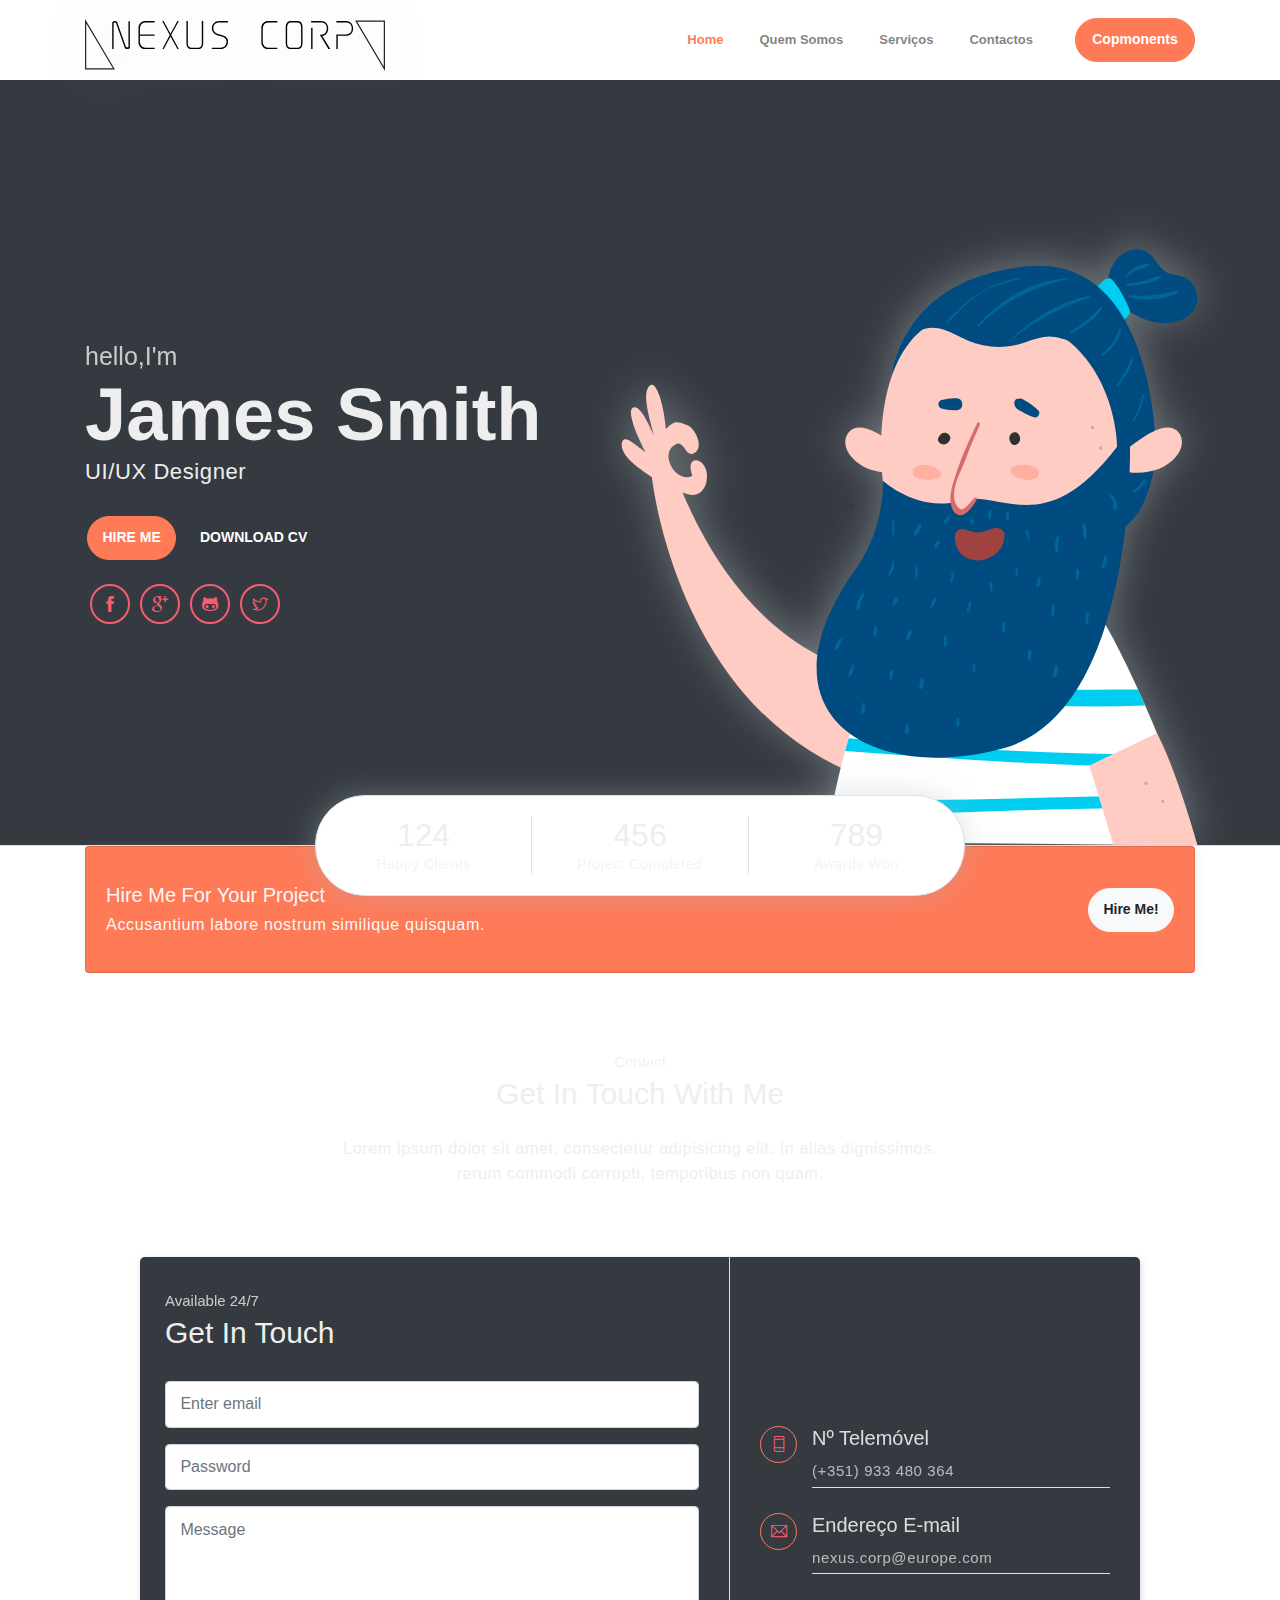
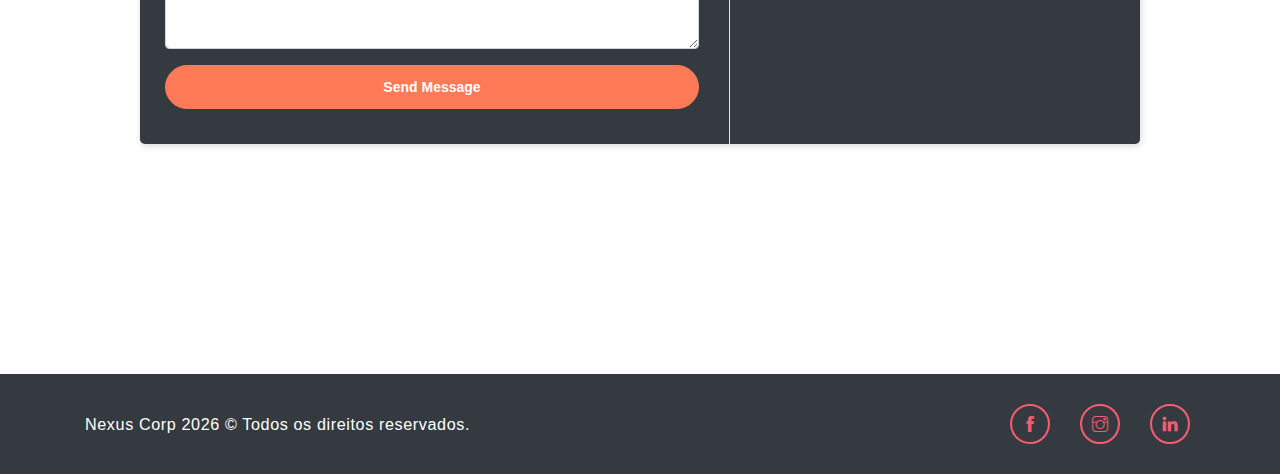
==== commit f070155d: "fuck github piece of shit service" ====
--- a/public_html/index.html
+++ b/public_html/index.html
@@ -3,9 +3,9 @@
 <head>
 	<meta charset="utf-8">
     <meta name="viewport" content="width=device-width, initial-scale=1, shrink-to-fit=no">
-    <meta name="description" content="Start your development with Steller landing page.">
+    <meta name="description" content="Instalações eletricas profissionais. Simples e eficaz.">
     <meta name="author" content="Nexus Corp">
-    <link rel="icon" type="image/x-icon" href="public_html\assets\imgs\favicon.ico"> <!-- Favicon-->
+    <link rel="icon" type="image/x-icon" href="assets\imgs\favicon.ico"> <!-- Favicon-->
     <title>Nexus Corp</title>
     <!-- font icons -->
     <link rel="stylesheet" href="assets/vendors/themify-icons/css/themify-icons.css">
@@ -87,294 +87,6 @@
         </div>
     </header>
     <!-- End of Page Header -->
-    
-    <!-- About section -->
-    <section id="about" class="section mt-3">
-        <div class="container mt-5">
-            <div class="row text-center text-md-left">
-                <div class="col-md-3">
-                    <img src="assets/imgs/avatar.jpg" alt="" class="img-thumbnail mb-4">
-                </div>
-                <div class="pl-md-4 col-md-9">
-                    <h6 class="title">James Smith</h6>
-                    <p class="subtitle">UI/UX Designer</p>
-                    <p>Lorem ipsum dolor sit amet, consectetur adipisicing elit. Provident, pariatur, aperiam aut autem voluptas odit. Odio ducimus delectus totam sed aliquam sequi praesentium mollitia, illum repudiandae quidem quod, magni magnam.</p>
-                    <p>Lorem ipsum dolor sit amet, consectetur adipisicing elit. Enim, eius, nam. Quo praesentium qui temporibus voluptatum, facilis aliquid eligendi fugiat beatae neque inventore non. Laborum repellendus consequatur ullam voluptatum asperiores.</p>
-                    <button class="btn btn-primary rounded mt-3">DOWNLOAD CV</button>                   
-                </div>
-            </div>
-        </div>
-    </section>
-
-    <!-- Service section -->
-    <section id="service" class="section">
-        <div class="container text-center">
-            <h6 class="subtitle">Service</h6>
-            <h6 class="section-title mb-4">What I Do</h6>
-            <p class="mb-5 pb-4">Lorem ipsum dolor sit amet, consectetur adipisicing elit. In alias dignissimos. <br> rerum commodi corrupti, temporibus non quam.</p>
-
-            <div class="row">
-                <div class="col-sm-6 col-md-3 mb-4">
-                    <div class="custom-card card border">
-                        <div class="card-body">
-                            <i class="icon ti-crown"></i>
-                            <h5>UI/UX Design</h5>
-                        </div>
-                    </div>
-                </div>
-                <div class="col-sm-6 col-md-3 mb-4">
-                    <div class="custom-card card border">
-                        <div class="card-body">
-                            <i class="icon ti-desktop"></i>
-                            <h5>Web Design</h5>
-                        </div>
-                    </div>
-                </div>
-                <div class="col-sm-6 col-md-3 mb-4">
-                    <div class="custom-card card border">
-                        <div class="card-body">
-                            <i class="icon ti-mobile"></i>
-                            <h5>App Design</h5>
-                        </div>
-                    </div>
-                </div>
-                <div class="col-sm-6 col-md-3 mb-4">
-                    <div class="custom-card card border">
-                        <div class="card-body">
-                            <i class="icon ti-bar-chart"></i>
-                            <h5>SEO</h5>
-                        </div>
-                    </div>
-                </div>
-            </div>
-        </div>
-    </section>
-    <!-- End of Sectoin -->
-
-    <!-- Skills section -->
-    <section class="section">
-        <div class="container text-center">
-            <h6 class="subtitle">Skills</h6>
-            <h6 class="section-title mb-4">Why Choose me</h6>
-            <p class="mb-5 pb-4">Lorem ipsum dolor sit amet, consectetur adipisicing elit. In alias dignissimos. <br> rerum commodi corrupti, temporibus non quam.</p>
-
-            <div class="row text-left">
-                <div class="col-sm-6">
-                    <h6 class="mb-3">Photoshop</h6>
-                    <div class="progress">
-                        <div class="progress-bar bg-primary" role="progressbar" style="width: 89%;" aria-valuenow="25" aria-valuemin="0" aria-valuemax="100"><span>89%</span></div>
-                    </div>
-                </div>
-                <div class="col-sm-6">
-                    <h6 class="mb-3">Web Design</h6>
-                    <div class="progress">
-                        <div class="progress-bar bg-primary" role="progressbar" style="width: 83%;" aria-valuenow="25" aria-valuemin="0" aria-valuemax="100"><span>83%</span></div>
-                    </div>
-                </div>
-                <div class="col-sm-6">
-                    <h6 class="mb-3">App Design</h6>
-                    <div class="progress">
-                        <div class="progress-bar bg-primary" role="progressbar" style="width: 95%;" aria-valuenow="25" aria-valuemin="0" aria-valuemax="100"><span>95%</span></div>
-                    </div>
-                </div>
-                <div class="col-sm-6">
-                    <h6 class="mb-3">SEO</h6>
-                    <div class="progress">
-                        <div class="progress-bar bg-primary" role="progressbar" style="width: 90%;" aria-valuenow="25" aria-valuemin="0" aria-valuemax="100"><span>90%</span></div>
-                    </div>
-                </div>
-            </div>  
-        </div>
-    </section>
-    <!-- End of Skills sections -->
-
-    <!-- Portfolio section -->
-    <section id="portfolio" class="section">
-        <div class="container text-center">
-            <h6 class="subtitle">Portfolio</h6>
-            <h6 class="section-title mb-4">Check My Wonderful Works</h6>
-            <p class="mb-5 pb-4">Lorem ipsum dolor sit amet, consectetur adipisicing elit. In alias dignissimos. <br> rerum commodi corrupti, temporibus non quam.</p>
-
-            <div class="row">
-                <div class="col-sm-4">
-                    <div class="img-wrapper">
-                        <img src="assets/imgs/folio-1.jpg" alt="">
-                        <div class="overlay">
-                            <div class="overlay-infos">
-                                <h5>Project Title</h5>
-                                <a href="javascript:void(0)"><i class="ti-zoom-in"></i></a>
-                                <a href="javascript:void(0)"><i class="ti-link"></i></a>
-                            </div>  
-                        </div>
-                    </div>
-                    <div class="img-wrapper">
-                        <img src="assets/imgs/folio-2.jpg" alt="">
-                        <div class="overlay">
-                            <div class="overlay-infos">
-                                <h5>Project Title</h5>
-                                <a href="javascript:void(0)"><i class="ti-zoom-in"></i></a>
-                                <a href="javascript:void(0)"><i class="ti-link"></i></a>
-                            </div>                              
-                        </div>
-                    </div>                  
-                </div>
-                <div class="col-sm-4">
-                    <div class="img-wrapper">
-                        <img src="assets/imgs/folio-3.jpg" alt="">
-                        <div class="overlay">
-                            <div class="overlay-infos">
-                                <h5>Project Title</h5>
-                                <a href="javascript:void(0)"><i class="ti-zoom-in"></i></a>
-                                <a href="javascript:void(0)"><i class="ti-link"></i></a>
-                            </div>  
-                        </div>
-                    </div>
-                    <div class="img-wrapper">
-                        <img src="assets/imgs/folio-4.jpg" alt="">
-                        <div class="overlay">
-                            <div class="overlay-infos">
-                                <h5>Project Title</h5>
-                                <a href="javascript:void(0)"><i class="ti-zoom-in"></i></a>
-                                <a href="javascript:void(0)"><i class="ti-link"></i></a>
-                            </div>                              
-                        </div>
-                    </div>                  
-                </div>
-                <div class="col-sm-4">
-                    <div class="img-wrapper">
-                        <img src="assets/imgs/folio-5.jpg" alt="">
-                        <div class="overlay">
-                            <div class="overlay-infos">
-                                <h5>Project Title</h5>
-                                <a href="javascript:void(0)"><i class="ti-zoom-in"></i></a>
-                                <a href="javascript:void(0)"><i class="ti-link"></i></a>
-                            </div>  
-                        </div>
-                    </div>
-                    <div class="img-wrapper">
-                        <img src="assets/imgs/folio-6.jpg" alt="">
-                        <div class="overlay">
-                            <div class="overlay-infos">
-                                <h5>Project Title</h5>
-                                <a href="javascript:void(0)"><i class="ti-zoom-in"></i></a>
-                                <a href="javascript:void(0)"><i class="ti-link"></i></a>
-                            </div>                              
-                        </div>
-                    </div>                  
-                </div>
-            </div>
-
-        </div>
-    </section>
-    <!-- End of portfolio section -->
-
-    <!-- Testmonial Section -->
-    <section id="testmonial" class="section">
-        <div class="container text-center">
-            <h6 class="subtitle">Testmonial</h6>
-            <h6 class="section-title mb-4">What People Say About Me</h6>
-            <p class="mb-5 pb-4">Lorem ipsum dolor sit amet, consectetur adipisicing elit. In alias dignissimos. <br> rerum commodi corrupti, temporibus non quam.</p>
-
-
-            <div id="carouselExampleIndicators" class="carousel slide" data-ride="carousel">
-                <ol class="carousel-indicators">
-                    <li data-target="#carouselExampleIndicators" data-slide-to="0" class="active"></li>
-                    <li data-target="#carouselExampleIndicators" data-slide-to="1"></li>
-                    <li data-target="#carouselExampleIndicators" data-slide-to="2"></li>
-                </ol>
-                <div class="carousel-inner">
-                    <div class="carousel-item active">
-                        <div class="card testmonial-card border">
-                            <div class="card-body">
-                                <img src="assets/imgs/avatar-1.jpg" alt="">
-                                <p>Lorem ipsum dolor sit amet, consectetur adipisicing elit. Magnam nostrum voluptates in enim vel amet?</p>
-                                <h1 class="title">Emma Re</h1>
-                                <h1 class="subtitle">Graphic Designer</h1>
-                            </div>
-                        </div>
-                    </div>
-                    <div class="carousel-item">
-                        <div class="card testmonial-card border">
-                            <div class="card-body">
-                                <img src="assets/imgs/avatar-2.jpg" alt="">
-                                <p>Lorem ipsum dolor sit amet, consectetur adipisicing elit. Magnam nostrum voluptates in enim vel amet?</p>
-                                <h1 class="title">James Bert</h1>
-                                <h1 class="subtitle">Web Designer</h1>
-                            </div>
-                        </div>
-                    </div>
-                    <div class="carousel-item">
-                        <div class="card testmonial-card border">
-                            <div class="card-body">
-                                <img src="assets/imgs/avatar-3.jpg" alt="">
-                                <p>Lorem ipsum dolor sit amet, consectetur adipisicing elit. Magnam nostrum voluptates in enim vel amet?</p>
-                                <h1 class="title">Michael Abra</h1>
-                                <h1 class="subtitle">Web Developer</h1>
-                            </div>
-                        </div>
-                    </div>
-                </div>
-            </div>
-        </div>
-    </section>
-    <!-- End of testmonial section -->
-
-    <!-- Blog Section -->
-    <section id="blog" class="section">
-        <div class="container text-center">
-            <h6 class="subtitle">My Blogs</h6>
-            <h6 class="section-title mb-4">Latest News</h6>
-            <p class="mb-5 pb-4">Lorem ipsum dolor sit amet, consectetur adipisicing elit. In alias dignissimos. <br> rerum commodi corrupti, temporibus non quam.</p>
-
-            <div class="row text-left">
-                <div class="col-md-4">
-                    <div class="card border mb-4">
-                        <img src="assets/imgs/blog-1.jpg" alt="" class="card-img-top w-100">
-                        <div class="card-body">
-                            <h5 class="card-title">Designe for Everyone</h5>
-                            <div class="post-details">
-                                <a href="javascript:void(0)">Posted By: Admin</a>
-                                <a href="javascript:void(0)"><i class="ti-thumb-up"></i> 456</a>
-                                <a href="javascript:void(0)"><i class="ti-comment"></i> 123</a>
-                            </div>
-                            <p>Lorem ipsum dolor sit amet, consectetur adipisicing elit. Ut ad vel dolorum, iusto velit, minima? Voluptas nemo harum impedit nisi.</p>
-                            <a href="javascript:void(0)">Read More..</a>
-                        </div>
-                    </div>
-                </div>
-                <div class="col-md-4">
-                    <div class="card border mb-4">
-                        <img src="assets/imgs/blog-2.jpg" alt="" class="card-img-top w-100">
-                        <div class="card-body">
-                            <h5 class="card-title">Web Layouts</h5>
-                            <div class="post-details">
-                                <a href="javascript:void(0)">Posted By: Admin</a>
-                                <a href="javascript:void(0)"><i class="ti-thumb-up"></i> 456</a>
-                                <a href="javascript:void(0)"><i class="ti-comment"></i> 123</a>
-                            </div>
-                            <p>Lorem ipsum dolor sit amet, consectetur adipisicing elit. Ut ad vel dolorum, iusto velit, minima? Voluptas nemo harum impedit nisi.</p>
-                            <a href="javascript:void(0)">Read More..</a>
-                        </div>
-                    </div>
-                </div>
-                <div class="col-md-4">
-                    <div class="card border mb-4">
-                        <img src="assets/imgs/blog-3.jpg" alt="" class="card-img-top w-100">
-                        <div class="card-body">
-                            <h5 class="card-title">Bootstrap Framework</h5>
-                            <div class="post-details">
-                                <a href="javascript:void(0)">Posted By: Admin</a>
-                                <a href="javascript:void(0)"><i class="ti-thumb-up"></i> 456</a>
-                                <a href="javascript:void(0)"><i class="ti-comment"></i> 123</a>
-                            </div>
-                            <p>Lorem ipsum dolor sit amet, consectetur adipisicing elit. Ut ad vel dolorum, iusto velit, minima? Voluptas nemo harum impedit nisi.</p>
-                            <a href="javascript:void(0)">Read More..</a>
-                        </div>
-                    </div>
-                </div>
-            </div>
-        </div>
-    </section>
 
     <!-- Hire me section -->
     <section class="bg-gray p-0 section">
@@ -422,24 +134,17 @@
                 </div>
                 <div class="contact-infos">
                     <div class="item">
-                        <i class="ti-location-pin"></i>
-                        <div class="">
-                            <h5>Location</h5>
-                            <p> 12345 Fake ST NoWhere AB Country</p>
-                        </div>                          
-                    </div>
-                    <div class="item">
                         <i class="ti-mobile"></i>
                         <div>
-                            <h5>Phone Number</h5>
-                            <p>(123) 456-7890</p>
+                            <h5>Nº Telemóvel</h5>
+                            <p>(+351) 933 480 364</p>
                         </div>                          
                     </div>
                     <div class="item">
                         <i class="ti-email"></i>
                         <div class="mb-0">
-                            <h5>Email Address</h5>
-                            <p>info@website.com</p>
+                            <h5>Endereço E-mail</h5>
+                            <p>nexus.corp@europe.com</p>
                         </div>
                     </div>
                 </div>                  
@@ -456,14 +161,13 @@
         <div class="container">
             <div class="row align-items-center">
                 <div class="col-sm-6">
-                    <p>Copyright <script>document.write(new Date().getFullYear())</script> &copy; <a href="http://www.devcrud.com" target="_blank">DevCRUD</a></p>
+                    <p>Nexus Corp <script>document.write(new Date().getFullYear())</script> &copy; Todos os direitos reservados.</p>
                 </div>
                 <div class="col-sm-6">
                     <div class="socials">
                         <a class="social-item" href="javascript:void(0)"><i class="ti-facebook"></i></a>
-                        <a class="social-item" href="javascript:void(0)"><i class="ti-google"></i></a>
-                        <a class="social-item" href="javascript:void(0)"><i class="ti-github"></i></a>
-                        <a class="social-item" href="javascript:void(0)"><i class="ti-twitter"></i></a>
+                        <a class="social-item" href="javascript:void(0)"><i class="ti-instagram"></i></a>
+                        <a class="social-item" href="javascript:void(0)"><i class="ti-linkedin"></i></a>
                     </div>
                 </div>
             </div>
@@ -472,8 +176,8 @@
     <!-- End of page footer -->
 	
 	<!-- core  -->
-    <script src="assets/vendors/jquery/jquery-3.4.1.js"></script>
-    <script src="assets/vendors/bootstrap/bootstrap.bundle.js"></script>
+    <script src="https://code.jquery.com/jquery-3.7.0.min.js" crossorigin="anonymous"></script>
+    <script src="assets/vendors/bootstrap/bootstrap.bundle.min.js"></script>
     <!-- bootstrap 3 affix -->
 	<script src="assets/vendors/bootstrap/bootstrap.affix.js"></script>
 
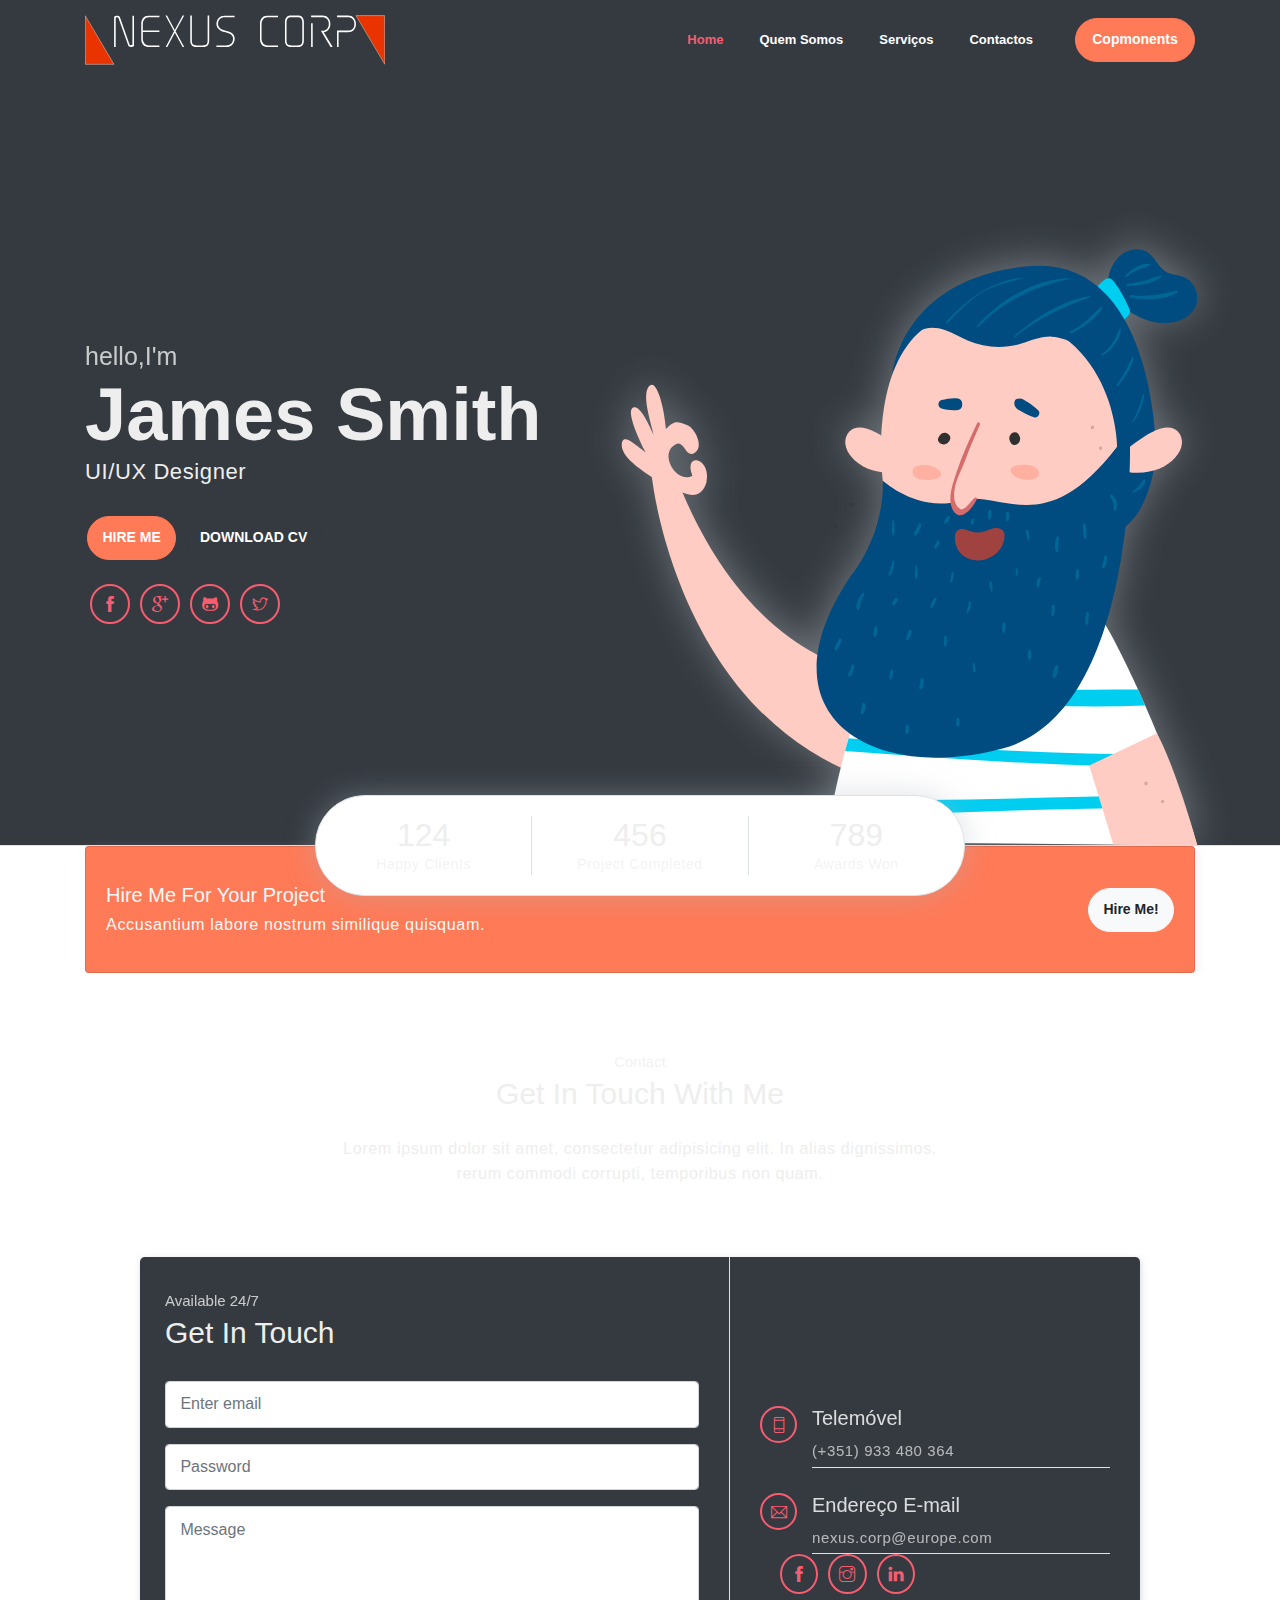
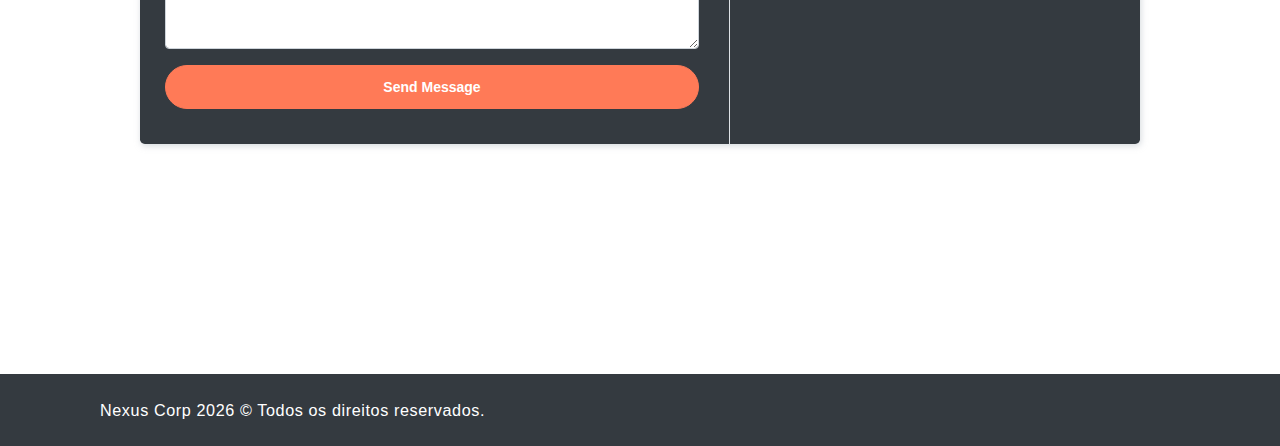
==== commit 8a66b9d2: "lol" ====
--- a/public_html/index.html
+++ b/public_html/index.html
@@ -15,9 +15,9 @@
 <body data-spy="scroll" data-target=".navbar" data-offset="40" id="home">
 
     <!-- Page navigation -->
-    <nav class="navbar navbar-expand-lg navbar-light fixed-top" data-spy="affix" data-offset-top="0">
+    <nav class="navbar navbar-expand-lg navbar-dark fixed-top" data-spy="affix" data-offset-top="0">
         <div class="container">
-            <a class="navbar-brand" href="#"><img src="assets/imgs/logo.svg" alt=""></a>
+            <a class="navbar-brand" href="#"><img src="assets/imgs/Letras Com Cor.svg" alt=""></a>
             <button class="navbar-toggler" type="button" data-toggle="collapse" data-target="#navbarSupportedContent" aria-controls="navbarSupportedContent" aria-expanded="false" aria-label="Toggle navigation">
                 <span class="navbar-toggler-icon"></span>
             </button>
@@ -136,7 +136,7 @@
                     <div class="item">
                         <i class="ti-mobile"></i>
                         <div>
-                            <h5>Nº Telemóvel</h5>
+                            <h5>Telemóvel</h5>
                             <p>(+351) 933 480 364</p>
                         </div>                          
                     </div>
@@ -145,6 +145,13 @@
                         <div class="mb-0">
                             <h5>Endereço E-mail</h5>
                             <p>nexus.corp@europe.com</p>
+                        </div>
+                    </div>
+                    <div class="col-sm-6">
+                        <div class="socials">
+                            <a class="social-item" href="javascript:void(0)"><i class="ti-facebook"></i></a>
+                            <a class="social-item" href="javascript:void(0)"><i class="ti-instagram"></i></a>
+                            <a class="social-item" href="javascript:void(0)"><i class="ti-linkedin"></i></a>
                         </div>
                     </div>
                 </div>                  
@@ -163,13 +170,6 @@
                 <div class="col-sm-6">
                     <p>Nexus Corp <script>document.write(new Date().getFullYear())</script> &copy; Todos os direitos reservados.</p>
                 </div>
-                <div class="col-sm-6">
-                    <div class="socials">
-                        <a class="social-item" href="javascript:void(0)"><i class="ti-facebook"></i></a>
-                        <a class="social-item" href="javascript:void(0)"><i class="ti-instagram"></i></a>
-                        <a class="social-item" href="javascript:void(0)"><i class="ti-linkedin"></i></a>
-                    </div>
-                </div>
             </div>
         </div>
     </footer> 
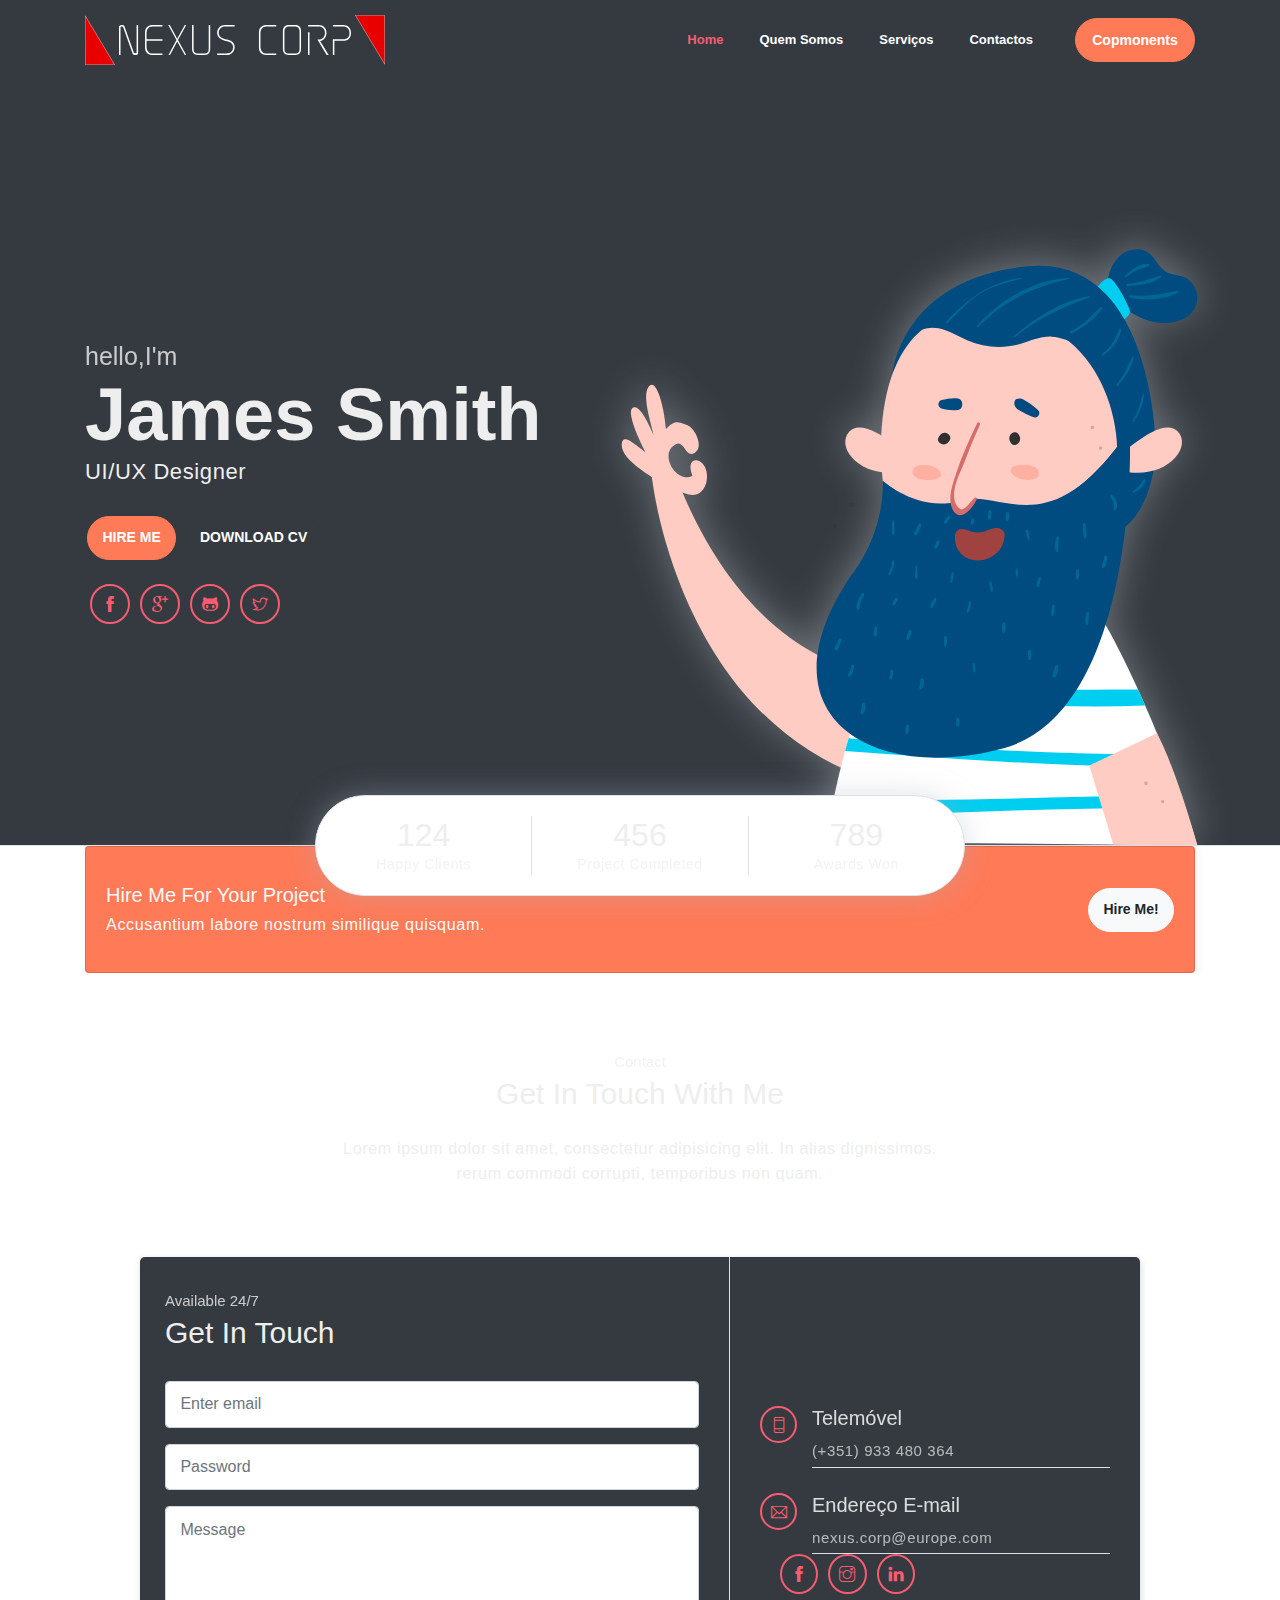
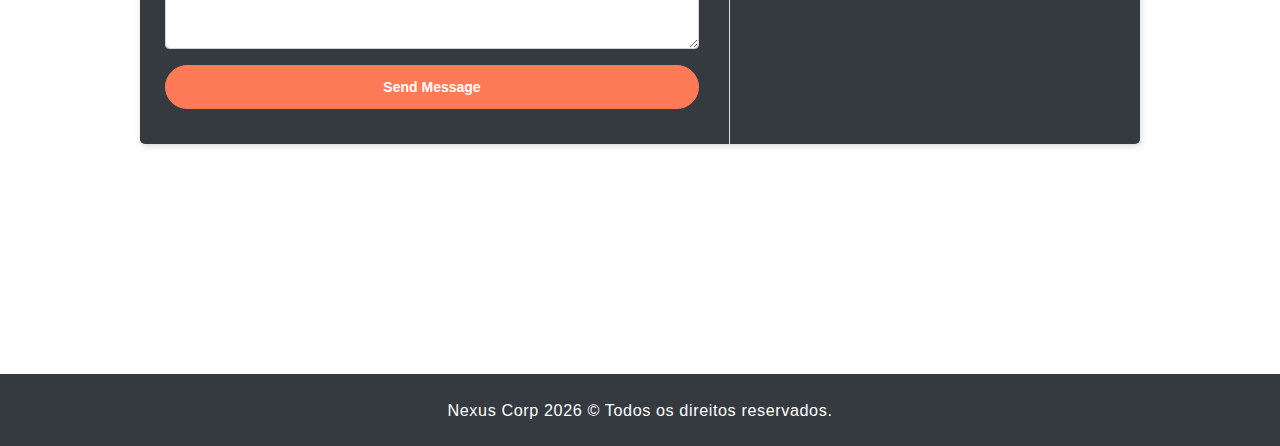
==== commit 08406463: "2" ====
--- a/public_html/index.html
+++ b/public_html/index.html
@@ -1,7 +1,8 @@
 <!DOCTYPE html>
 <html lang="en">
+
 <head>
-	<meta charset="utf-8">
+    <meta charset="utf-8">
     <meta name="viewport" content="width=device-width, initial-scale=1, shrink-to-fit=no">
     <meta name="description" content="Instalações eletricas profissionais. Simples e eficaz.">
     <meta name="author" content="Nexus Corp">
@@ -10,15 +11,24 @@
     <!-- font icons -->
     <link rel="stylesheet" href="assets/vendors/themify-icons/css/themify-icons.css">
     <!-- Bootstrap + Steller main styles -->
-	<link rel="stylesheet" href="assets/css/steller.css">
+    <link rel="stylesheet" href="assets/css/steller.css">
 </head>
+
 <body data-spy="scroll" data-target=".navbar" data-offset="40" id="home">
 
     <!-- Page navigation -->
     <nav class="navbar navbar-expand-lg navbar-dark fixed-top" data-spy="affix" data-offset-top="0">
         <div class="container">
-            <a class="navbar-brand" href="#"><img src="assets/imgs/Letras Com Cor.svg" alt=""></a>
-            <button class="navbar-toggler" type="button" data-toggle="collapse" data-target="#navbarSupportedContent" aria-controls="navbarSupportedContent" aria-expanded="false" aria-label="Toggle navigation">
+            <a class="navbar-brand" href="#">
+                <div>
+                    <img src="assets/imgs/logo-1.svg" alt="">
+                    <img id="font" src="assets/imgs/logo-2.svg" alt="">
+                    <img src="assets/imgs/logo-3.svg" alt="">
+                </div>
+
+            </a>
+            <button class="navbar-toggler" type="button" data-toggle="collapse" data-target="#navbarSupportedContent"
+                aria-controls="navbarSupportedContent" aria-expanded="false" aria-label="Toggle navigation">
                 <span class="navbar-toggler-icon"></span>
             </button>
 
@@ -32,7 +42,7 @@
                     </li>
                     <li class="nav-item">
                         <a class="nav-link" href="#service">Serviços</a>
-                    </li>                   
+                    </li>
                     <li class="nav-item">
                         <a class="nav-link" href="#portfolio">Contactos</a>
                     </li>
@@ -41,7 +51,7 @@
                     </li>
                 </ul>
             </div>
-        </div>          
+        </div>
     </nav>
     <!-- End of page navibation -->
 
@@ -56,7 +66,7 @@
                 <div class="buttons pt-3">
                     <button class="btn btn-primary rounded">HIRE ME</button>
                     <button class="btn btn-dark rounded">DOWNLOAD CV</button>
-                </div>      
+                </div>
 
                 <div class="socials mt-4">
                     <a class="social-item" href="javascript:void(0)"><i class="ti-facebook"></i></a>
@@ -64,11 +74,11 @@
                     <a class="social-item" href="javascript:void(0)"><i class="ti-github"></i></a>
                     <a class="social-item" href="javascript:void(0)"><i class="ti-twitter"></i></a>
                 </div>
-            </div>              
+            </div>
             <div class="img-holder">
                 <img src="assets/imgs/man.svg" alt="">
-            </div>      
-        </div>  
+            </div>
+        </div>
 
         <!-- Header-widget -->
         <div class="widget">
@@ -102,10 +112,10 @@
                             <button class="btn btn-light rounded">Hire Me!</button>
                         </div>
                     </div>
-                </div> 
-            </div>
-        </div>
-    </section>      
+                </div>
+            </div>
+        </div>
+    </section>
     <!-- End od Hire me section. -->
 
     <!-- Contact Section -->
@@ -113,7 +123,8 @@
         <div class="container text-center">
             <h6 class="subtitle">Contact</h6>
             <h6 class="section-title mb-4">Get In Touch With Me</h6>
-            <p class="mb-5 pb-4">Lorem ipsum dolor sit amet, consectetur adipisicing elit. In alias dignissimos. <br> rerum commodi corrupti, temporibus non quam.</p>
+            <p class="mb-5 pb-4">Lorem ipsum dolor sit amet, consectetur adipisicing elit. In alias dignissimos. <br>
+                rerum commodi corrupti, temporibus non quam.</p>
 
             <div class="contact text-left">
                 <div class="form">
@@ -121,13 +132,16 @@
                     <h6 class="section-title mb-4">Get In Touch</h6>
                     <form>
                         <div class="form-group">
-                            <input type="email" class="form-control" id="exampleInputEmail1" aria-describedby="emailHelp" placeholder="Enter email" required>
+                            <input type="email" class="form-control" id="exampleInputEmail1"
+                                aria-describedby="emailHelp" placeholder="Enter email" required>
                         </div>
                         <div class="form-group">
-                            <input type="password" class="form-control" id="exampleInputPassword1" placeholder="Password" required>
+                            <input type="password" class="form-control" id="exampleInputPassword1"
+                                placeholder="Password" required>
                         </div>
                         <div class="form-group">
-                            <textarea name="contact-message" id="" cols="30" rows="5" class="form-control" placeholder="Message"></textarea>
+                            <textarea name="contact-message" id="" cols="30" rows="5" class="form-control"
+                                placeholder="Message"></textarea>
                         </div>
                         <button type="submit" class="btn btn-primary btn-block rounded w-lg">Send Message</button>
                     </form>
@@ -138,7 +152,7 @@
                         <div>
                             <h5>Telemóvel</h5>
                             <p>(+351) 933 480 364</p>
-                        </div>                          
+                        </div>
                     </div>
                     <div class="item">
                         <i class="ti-email"></i>
@@ -154,12 +168,12 @@
                             <a class="social-item" href="javascript:void(0)"><i class="ti-linkedin"></i></a>
                         </div>
                     </div>
-                </div>                  
-            </div>
-        </div>  
+                </div>
+            </div>
+        </div>
         <div id="map">
             <iframe src="https://snazzymaps.com/embed/61257"></iframe>
-        </div>      
+        </div>
     </section>
     <!-- End of Contact Section -->
 
@@ -167,22 +181,23 @@
     <footer class="page-footer">
         <div class="container">
             <div class="row align-items-center">
-                <div class="col-sm-6">
-                    <p>Nexus Corp <script>document.write(new Date().getFullYear())</script> &copy; Todos os direitos reservados.</p>
-                </div>
-            </div>
-        </div>
-    </footer> 
+                <p>Nexus Corp
+                    <script>document.write(new Date().getFullYear())</script> &copy; Todos os direitos reservados.
+                </p>
+            </div>
+        </div>
+    </footer>
     <!-- End of page footer -->
-	
-	<!-- core  -->
+
+    <!-- core  -->
     <script src="https://code.jquery.com/jquery-3.7.0.min.js" crossorigin="anonymous"></script>
     <script src="assets/vendors/bootstrap/bootstrap.bundle.min.js"></script>
     <!-- bootstrap 3 affix -->
-	<script src="assets/vendors/bootstrap/bootstrap.affix.js"></script>
+    <script src="assets/vendors/bootstrap/bootstrap.affix.js"></script>
 
     <!-- steller js -->
     <script src="assets/js/steller.js"></script>
 
 </body>
-</html>
+
+</html>